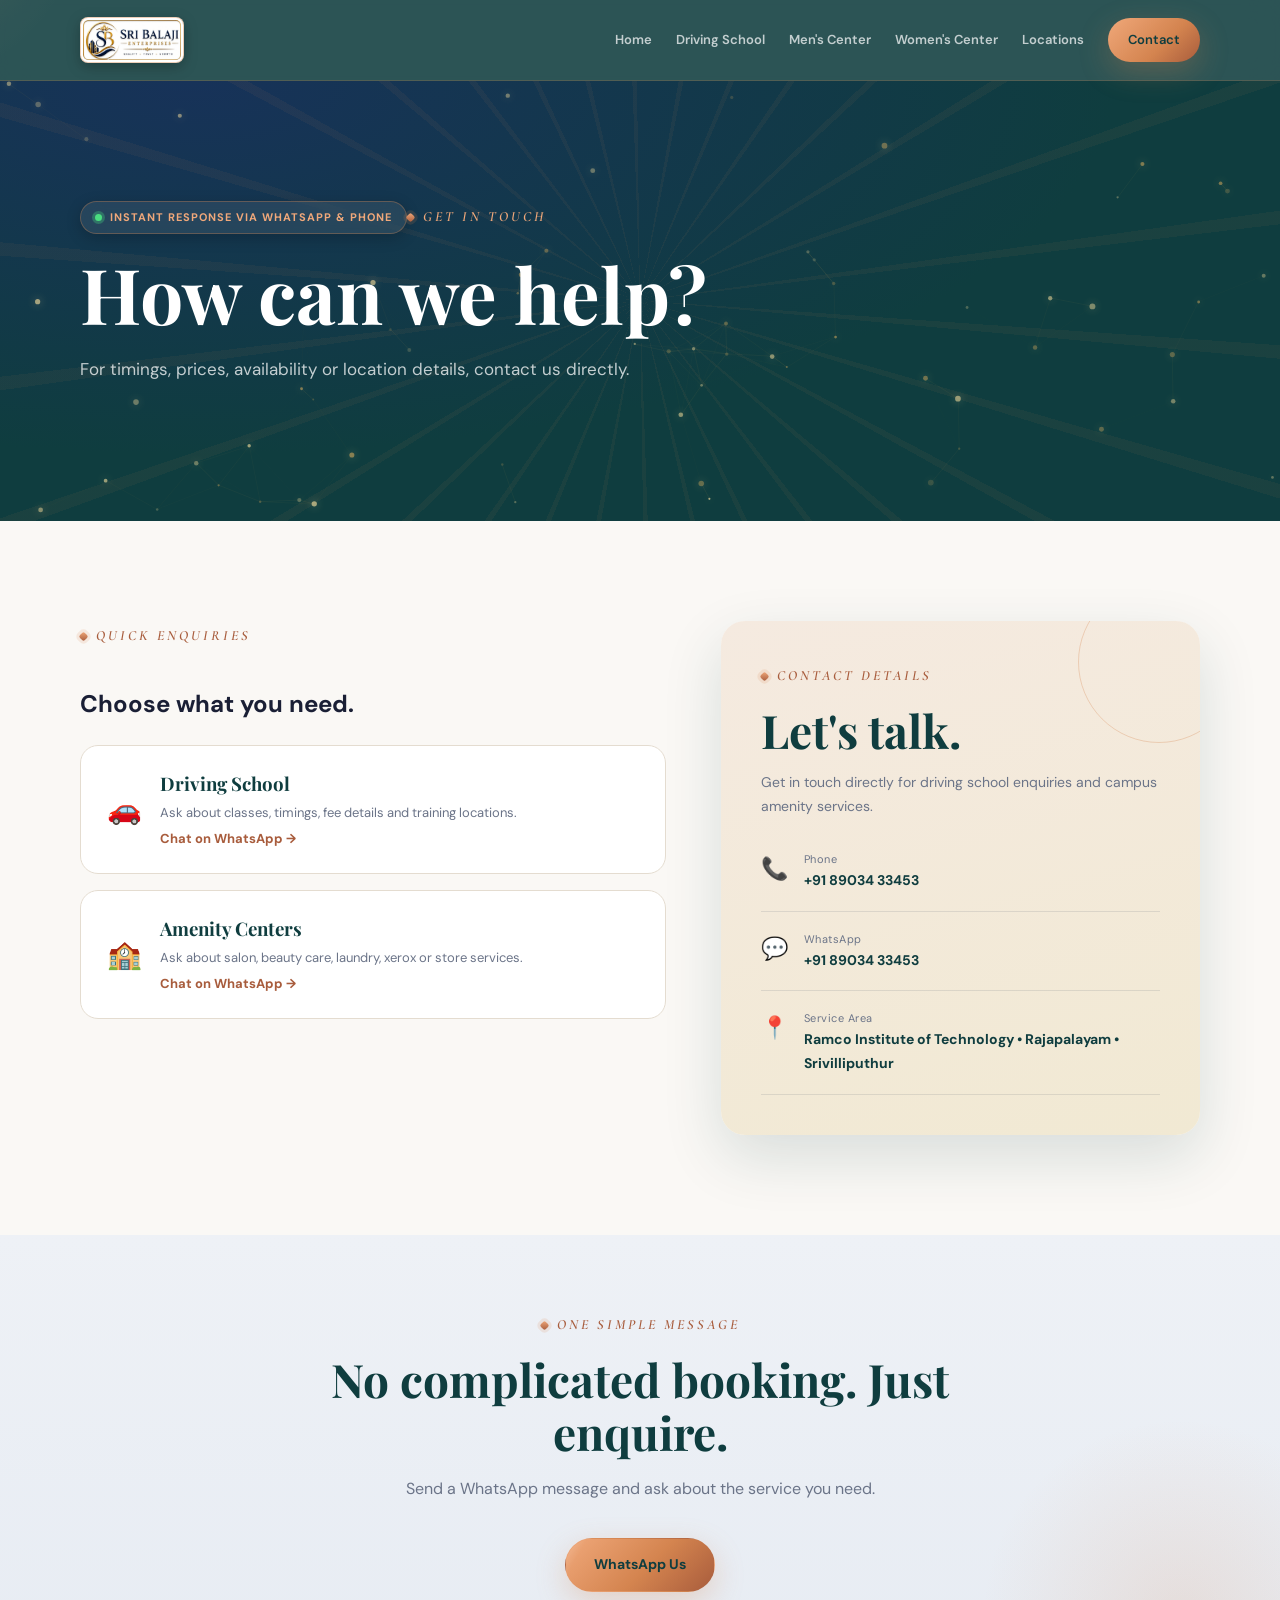
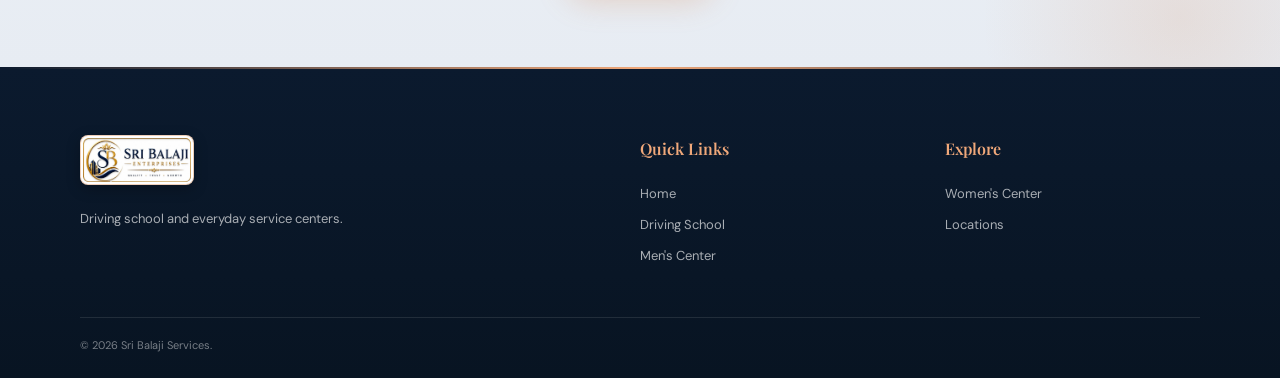
==== contact.html @ 250f3935 "first commit" ====
<!DOCTYPE html>
<html lang="en"><head><meta charset="UTF-8"><meta name="viewport" content="width=device-width, initial-scale=1.0"><title>Contact | Sri Balaji</title><link rel="stylesheet" href="css/style.css"></head>
<body>
<header class="site-header"><div class="container nav-wrap"><a class="brand" href="index.html"><img src="images/logo.jpg" alt="Sri Balaji Enterprises Logo" class="brand-logo"></a><button class="menu-toggle">☰</button><nav class="nav"><a href="index.html">Home</a><a href="driving-school.html">Driving School</a><a href="mens-amenity.html">Men's Center</a><a href="womens-amenity.html">Women's Center</a><a href="locations.html">Locations</a><a class="active nav-cta" href="contact.html">Contact</a></nav></div></header>
<main>
<section class="page-hero"><canvas id="particleCanvas" class="particle-canvas"></canvas><div class="container"><div class="live-pill"><span class="live-dot"></span> Instant Response via WhatsApp & Phone</div><p class="eyebrow">GET IN TOUCH</p><h1>How can we help?</h1><p>For timings, prices, availability or location details, contact us directly.</p></div></section>
<section class="section"><div class="container contact-grid">
<div><p class="eyebrow">QUICK ENQUIRIES</p><h2>Choose what you need.</h2><div class="contact-cards">
<a href="https://wa.me/918903433453?text=Hello%2C%20I%20would%20like%20to%20enquire%20about%20driving%20classes." class="contact-card" target="_blank" rel="noopener"><span>🚗</span><div><h3>Driving School</h3><p>Ask about classes, timings, fee details and training locations.</p><span style="color:var(--gold-deep);font-size:13px;font-weight:700;">Chat on WhatsApp →</span></div></a>
<a href="https://wa.me/918903433453?text=Hello%2C%20I%20would%20like%20to%20enquire%20about%20amenity%20center%20services." class="contact-card" target="_blank" rel="noopener"><span>🏫</span><div><h3>Amenity Centers</h3><p>Ask about salon, beauty care, laundry, xerox or store services.</p><span style="color:var(--gold-deep);font-size:13px;font-weight:700;">Chat on WhatsApp →</span></div></a>
</div></div>
<div class="contact-box"><p class="eyebrow">CONTACT DETAILS</p><h2>Let's talk.</h2><p class="muted">Get in touch directly for driving school enquiries and campus amenity services.</p><div class="detail"><span>📞</span><div><small>Phone</small><strong>+91 89034 33453</strong></div></div><div class="detail"><span>💬</span><div><small>WhatsApp</small><strong>+91 89034 33453</strong></div></div><div class="detail"><span>📍</span><div><small>Service Area</small><strong>Ramco Institute of Technology • Rajapalayam • Srivilliputhur</strong></div></div></div>
</div></section>
<section class="cta-section"><div class="container centered"><p class="eyebrow">ONE SIMPLE MESSAGE</p><h2>No complicated booking. Just enquire.</h2><p>Send a WhatsApp message and ask about the service you need.</p><a class="btn btn-primary" href="https://wa.me/918903433453?text=Hello%2C%20I%20would%20like%20to%20enquire%20about%20your%20services." target="_blank" rel="noopener"><span>WhatsApp Us</span></a></div></section>
</main>
<footer class="footer"><div class="container footer-grid"><div><a class="brand footer-brand" href="index.html"><img src="images/logo.jpg" alt="Sri Balaji Enterprises Logo" class="brand-logo"></a><p>Driving school and everyday service centers.</p></div><div><h4>Quick Links</h4><a href="index.html">Home</a><a href="driving-school.html">Driving School</a><a href="mens-amenity.html">Men's Center</a></div><div><h4>Explore</h4><a href="womens-amenity.html">Women's Center</a><a href="locations.html">Locations</a></div></div><div class="container footer-bottom">© <span id="year"></span> Sri Balaji Services.</div></footer><script src="js/main.js"></script></body></html>
---- css/style.css ----
@import url('https://fonts.googleapis.com/css2?family=Cormorant+Garamond:ital,wght@0,500;0,600;0,700;1,500;1,600&family=Playfair+Display:wght@600;700;800&family=DM+Sans:wght@400;500;600;700&display=swap');

/* ============ TOKENS — Modern Jewel & Copper Theme ============ */
:root{
  --navy:#0f3d3f;         /* deep emerald teal */
  --navy-2:#1a5a5f;       /* emerald green */
  --navy-3:#2b7a7f;       /* teal blue */
  --gold:#d4844f;         /* warm copper */
  --gold-light:#f0a87a;   /* light copper/peach */
  --gold-deep:#a85c3c;    /* deep copper */
  --maroon:#6b3d7f;       /* deep purple */
  --cream:#f5eae0;        /* warm light peach */
  --ivory:#faf8f5;        /* off-white */
  --text:#1a1f35;         /* deep blue-gray */
  --muted:#6b7488;        /* soft gray-blue */
  --line:#e4dcd0;         /* soft beige */
  --shadow:0 22px 60px rgba(15,61,63,.14);
  --shadow-hover:0 30px 70px rgba(15,61,63,.22), 0 0 20px rgba(212,132,79,.2);
  --shadow-gold:0 10px 30px rgba(212,132,79,.28);
  --ease:cubic-bezier(.22,1,.36,1);
  --ease-spring:cubic-bezier(0.175, 0.885, 0.32, 1.275);
}

*{box-sizing:border-box}
html{scroll-behavior:smooth}
body{margin:0;font-family:'DM Sans',Arial,sans-serif;color:var(--text);background:var(--ivory);line-height:1.7;overflow-x:hidden}
a{text-decoration:none;color:inherit}
.container{width:min(1120px,92%);margin:auto}
::selection{background:var(--gold-light);color:var(--navy)}

@media(prefers-reduced-motion:reduce){
  *,*::before,*::after{animation-duration:.001ms!important;animation-iteration-count:1!important;transition-duration:.001ms!important;scroll-behavior:auto!important}
}

/* ============ Scroll Progress Bar ============ */
.scroll-progress-bar {
  position: fixed;
  top: 0;
  left: 0;
  height: 3.5px;
  width: 0%;
  background: linear-gradient(90deg, var(--gold-deep), var(--gold-light), var(--gold));
  z-index: 1000;
  box-shadow: 0 0 10px var(--gold);
  transition: width 0.1s linear;
}

/* ============ Reveal-on-scroll & Target Navigation ============ */
[id] {
  scroll-margin-top: 100px;
}
:target {
  animation: target-pulse 2.2s var(--ease);
}
@keyframes target-pulse {
  0% {
    box-shadow: 0 0 0 4px var(--gold), var(--shadow);
    transform: translateY(-8px) scale(1.02);
  }
  60% {
    box-shadow: 0 0 0 4px var(--gold-light), var(--shadow);
    transform: translateY(-8px) scale(1.02);
  }
  100% {
    box-shadow: 0 5px 20px rgba(15,61,63,.04);
    transform: translateY(0) scale(1);
  }
}
.reveal{opacity:0;transform:translateY(32px) scale(0.98);transition:opacity 0.8s var(--ease),transform 0.8s var(--ease);will-change:opacity,transform}
.reveal.in-view{opacity:1;transform:translateY(0) scale(1)}
.reveal-delay-1.in-view{transition-delay:.1s}
.reveal-delay-2.in-view{transition-delay:.2s}
.reveal-delay-3.in-view{transition-delay:.3s}
.reveal-delay-4.in-view{transition-delay:.4s}

/* ============ Ornamental eyebrow ============ */
.eyebrow{position:relative;display:inline-flex;align-items:center;gap:9px;font-family:'Cormorant Garamond',serif;font-style:italic;font-size:14px;letter-spacing:3px;font-weight:600;color:var(--gold-deep);margin:0 0 16px;text-transform:uppercase}
.eyebrow::before{content:"";width:7px;height:7px;background:linear-gradient(135deg,var(--gold-light),var(--gold-deep));transform:rotate(45deg);border-radius:2px;box-shadow:0 0 0 3px rgba(212,132,79,.15);animation:diamond-pulse 3s infinite ease-in-out}
@keyframes diamond-pulse{0%,100%{transform:rotate(45deg) scale(1);box-shadow:0 0 0 3px rgba(212,132,79,.15)}50%{transform:rotate(225deg) scale(1.2);box-shadow:0 0 0 6px rgba(212,132,79,.35)}}
.hero .eyebrow,.page-hero .eyebrow{color:var(--gold-light)}

/* ============ Header ============ */
.site-header{position:sticky;top:0;z-index:30;background:rgba(15,61,63,.88);backdrop-filter:blur(16px);border-bottom:1px solid rgba(212,132,79,.22);transition:all 0.35s var(--ease)}
.site-header.scrolled{background:rgba(8,18,36,.96);box-shadow:0 10px 30px rgba(0,0,0,.35)}
.nav-wrap{min-height:80px;display:flex;align-items:center;justify-content:space-between;gap:25px}
.brand{display:flex;align-items:center;gap:12px;transition:transform 0.3s var(--ease)}
.brand:hover{transform:scale(1.03)}
.brand-logo{height:46px;width:auto;max-width:180px;object-fit:contain;border-radius:8px;background:#fff;padding:2px;border:1px solid rgba(212,132,79,.4);box-shadow:0 4px 14px rgba(0,0,0,.25);transition:transform .35s var(--ease-spring),box-shadow .35s}
.brand:hover .brand-logo{transform:scale(1.04);box-shadow:0 6px 22px rgba(212,132,79,.45)}
.footer .brand-logo{height:50px;max-width:200px;margin-bottom:10px}
.brand>span{position:relative;display:grid;place-items:center;width:46px;height:46px;border-radius:50%;background:radial-gradient(circle at 35% 30%,var(--navy-3),var(--navy));color:var(--gold-light);font-weight:700;font-family:'Playfair Display',serif;font-size:15px;letter-spacing:.5px;border:1px solid rgba(212,132,79,.5);transition:box-shadow 0.4s}
.brand:hover>span{box-shadow:0 0 20px rgba(212,132,79,.6)}
.brand>span::before{content:"";position:absolute;inset:-5px;border-radius:50%;border:1px solid rgba(212,132,79,.55);border-top-color:transparent;border-left-color:transparent;animation:crest-spin 7s linear infinite}
.brand>span::after{content:"";position:absolute;inset:-9px;border-radius:50%;border:1px dashed rgba(212,132,79,.25)}
@keyframes crest-spin{to{transform:rotate(360deg)}}
.brand strong{display:block;color:#fff;font-family:'Playfair Display',serif;font-size:17px;letter-spacing:.3px}
.brand small{display:block;color:rgba(240,217,154,.65);font-size:10px;letter-spacing:1.6px;text-transform:uppercase}
.nav{display:flex;align-items:center;gap:24px;font-size:13px;font-weight:600}
.nav a{position:relative;padding:9px 0;color:rgba(255,255,255,.72);transition:color .3s,transform .2s}
.nav a::after{content:"";position:absolute;left:0;right:100%;bottom:4px;height:2px;background:linear-gradient(90deg,var(--gold),var(--gold-light));transition:right .35s var(--ease);border-radius:2px}
.nav a:hover{color:#fff;transform:translateY(-1px)}
.nav a.active{color:#fff}
.nav a:hover::after,.nav a.active::after{right:0}
.nav-cta{background:linear-gradient(135deg,var(--gold-light),var(--gold) 60%,var(--gold-deep))!important;color:var(--navy)!important;padding:11px 20px!important;border-radius:30px!important;box-shadow:var(--shadow-gold);transition:transform .3s var(--ease-spring),box-shadow .3s!important}
.nav-cta:hover{transform:translateY(-3px) scale(1.04)!important;box-shadow:0 16px 36px rgba(212,132,79,.5)!important}
.nav-cta::after{display:none}
.menu-toggle{display:none;border:0;background:none;font-size:25px;color:var(--gold-light);cursor:pointer;transition:transform 0.3s var(--ease)}
.menu-toggle:hover{transform:scale(1.15)}

/* ============ Buttons ============ */
.btn{position:relative;display:inline-flex;justify-content:center;align-items:center;padding:14px 28px;border-radius:30px;font-weight:700;font-size:14px;border:1px solid transparent;overflow:hidden;transition:transform .35s var(--ease-spring),box-shadow .35s var(--ease);isolation:isolate}
.btn::before{content:"";position:absolute;inset:0;background:linear-gradient(120deg,transparent 30%,rgba(255,255,255,.6) 48%,transparent 66%);background-size:220% 100%;background-position:120% 0;transition:background-position .7s var(--ease);z-index:1}
.btn:hover::before{background-position:-20% 0}
.btn span,.btn{z-index:2}
.btn-primary{background:linear-gradient(135deg,var(--gold-light),var(--gold) 55%,var(--gold-deep));color:var(--navy);box-shadow:var(--shadow-gold)}
.btn-primary:hover{transform:translateY(-4px) scale(1.02);box-shadow:0 20px 42px rgba(212,132,79,.45)}}
.btn-light{background:rgba(255,255,255,.08);color:#fff;border-color:rgba(255,255,255,.35);backdrop-filter:blur(8px)}
.btn-light:hover{background:#fff;color:var(--navy);transform:translateY(-4px) scale(1.02);box-shadow:0 15px 35px rgba(255,255,255,.2)}
.btn-ripple{position:absolute;border-radius:50%;background:rgba(255,255,255,.35);transform:scale(0);animation:ripple-animation 0.6s linear;pointer-events:none}
@keyframes ripple-animation{to{transform:scale(4);opacity:0}}

/* ============ Hero ============ */
.hero{min-height:680px;display:flex;align-items:center;position:relative;background:radial-gradient(ellipse at 20% 0%,#173259 0%,var(--navy) 55%),linear-gradient(120deg,var(--navy) 0%,#0d2040 100%);overflow:hidden}
.hero::before{content:"";position:absolute;inset:-30%;background:repeating-conic-gradient(from 0deg,rgba(212,132,79,.06) 0deg 1.2deg,transparent 1.2deg 12deg);animation:rays-spin 90s linear infinite;pointer-events:none}
@keyframes rays-spin{to{transform:rotate(360deg)}}
.hero:after{content:"";position:absolute;width:560px;height:560px;border:1px solid rgba(212,132,79,.18);border-radius:50%;right:-180px;top:-120px;animation:ring-pulse 6s ease-in-out infinite}
@keyframes ring-pulse{0%,100%{opacity:.5;transform:scale(1) rotate(0deg)}50%{opacity:.9;transform:scale(1.05) rotate(180deg)}}
.hero-overlay{position:absolute;inset:0;background:radial-gradient(circle at 75% 55%,rgba(212,132,79,.18),transparent 36%);animation:ambient-glow 8s ease-in-out infinite alternate}
@keyframes ambient-glow{0%{opacity:.6;transform:scale(0.95)}100%{opacity:1;transform:scale(1.1)}}

/* ============ Particle Canvas & Glow Aura ============ */
.particle-canvas{position:absolute;top:0;left:0;width:100%;height:100%;pointer-events:none;z-index:1;opacity:0.85}
.cursor-glow{position:fixed;width:380px;height:380px;border-radius:50%;background:radial-gradient(circle,rgba(212,132,79,.12) 0%,transparent 70%);pointer-events:none;transform:translate(-50%,-50%);z-index:9999;transition:opacity .3s;mix-blend-mode:screen}

/* ============ Live Status Pill ============ */
.live-pill{display:inline-flex;align-items:center;gap:8px;padding:6px 14px;background:rgba(255,255,255,.08);border:1px solid rgba(212,132,79,.35);border-radius:30px;color:var(--gold-light);font-size:11px;font-weight:700;letter-spacing:1px;text-transform:uppercase;margin-bottom:18px;backdrop-filter:blur(10px);box-shadow:0 4px 15px rgba(0,0,0,.2);animation:rise-in 1s var(--ease) both}
.live-dot{width:7px;height:7px;border-radius:50%;background:#4ade80;box-shadow:0 0 0 3px rgba(74,222,128,.3);animation:live-blink 1.8s infinite ease-in-out}
@keyframes live-blink{0%,100%{transform:scale(1);opacity:1;box-shadow:0 0 0 3px rgba(74,222,128,.3)}50%{transform:scale(1.3);opacity:.8;box-shadow:0 0 0 7px rgba(74,222,128,.6)}}

/* ============ Kinetic Rotating Word Headline ============ */
.word-rotator{position:relative;display:inline-grid;vertical-align:bottom;height:1.15em;overflow:hidden}
.word-rotator em{grid-area:1/1;opacity:0;transform:translateY(100%);transition:opacity .5s var(--ease),transform .5s var(--ease);font-style:italic;white-space:nowrap}
.word-rotator em.active{opacity:1;transform:translateY(0)}
.word-rotator em.prev{opacity:0;transform:translateY(-100%)}

.hero-content{position:relative;z-index:2;color:#fff;max-width:780px;padding:95px 0}
.hero h1,.page-hero h1{font-family:'Playfair Display',serif;font-size:clamp(42px,6vw,78px);line-height:1.08;margin:0 0 20px;animation:rise-in 1s var(--ease) both}
.hero h1 em,.page-hero h1 em{font-style:italic;font-family:'Cormorant Garamond',serif;background:linear-gradient(100deg,var(--gold-light),var(--gold) 45%,#fff 60%,var(--gold-light));-webkit-background-clip:text;background-clip:text;color:transparent;background-size:220% 100%;animation:shine-sweep 4s ease-in-out infinite}
@keyframes shine-sweep{0%,100%{background-position:0% 0}50%{background-position:100% 0}}
@keyframes rise-in{from{opacity:0;transform:translateY(28px) scale(0.98)}to{opacity:1;transform:translateY(0) scale(1)}}
.hero-text{font-size:18px;max-width:620px;color:rgba(255,255,255,.82);margin-bottom:32px;animation:rise-in 1s .15s var(--ease) both}
.button-row{display:flex;gap:14px;flex-wrap:wrap;animation:rise-in 1s .3s var(--ease) both}
.hero-locations{display:flex;flex-wrap:wrap;gap:18px;margin-top:48px;font-size:12px;color:rgba(255,255,255,.78);animation:rise-in 1s .45s var(--ease) both}
.hero-locations span{position:relative;padding:8px 16px 8px 30px;background:rgba(255,255,255,.06);border:1px solid rgba(212,132,79,.25);border-radius:20px;backdrop-filter:blur(6px);transition:all 0.35s var(--ease-spring);display:inline-flex;align-items:center}
.hero-locations span:hover{background:rgba(212,132,79,.15);border-color:var(--gold-light);transform:translateY(-3px) scale(1.05);box-shadow:0 8px 20px rgba(0,0,0,.2)}
.hero-locations span:before{content:"";position:absolute;left:14px;width:6px;height:6px;background:var(--gold);border-radius:50%;box-shadow:0 0 0 3px rgba(212,132,79,.25);animation:dot-glow 2s infinite ease-in-out}
@keyframes dot-glow{0%,100%{box-shadow:0 0 0 3px rgba(212,132,79,.25)}50%{box-shadow:0 0 0 6px rgba(212,132,79,.6)}}

/* ============ Marquee Ribbon Ticker ============ */
.marquee-wrap{position:relative;background:linear-gradient(90deg,var(--navy),var(--navy-2),var(--navy));border-top:1px solid rgba(212,132,79,.35);border-bottom:1px solid rgba(212,132,79,.35);overflow:hidden;display:flex;user-select:none;padding:14px 0}
.marquee-wrap::before,.marquee-wrap::after{content:"";position:absolute;top:0;bottom:0;width:80px;z-index:2;pointer-events:none}
.marquee-wrap::before{left:0;background:linear-gradient(90deg,var(--navy),transparent)}
.marquee-wrap::after{right:0;background:linear-gradient(-90deg,var(--navy),transparent)}
.marquee-content{display:flex;gap:40px;flex-shrink:0;animation:marquee-scroll 32s linear infinite;align-items:center}
.marquee-content span{color:var(--gold-light);font-size:13px;font-weight:600;letter-spacing:1px;white-space:nowrap;display:inline-flex;align-items:center;gap:10px;text-transform:uppercase}
.marquee-wrap:hover .marquee-content{animation-play-state:paused}
@keyframes marquee-scroll{from{transform:translateX(0)}to{transform:translateX(-100%)}}

/* ============ Live Stats Strip ============ */
.stats-strip{padding:50px 0;background:linear-gradient(180deg,#0f3d3f,#1a6b71);position:relative;color:#fff;border-bottom:1px solid rgba(212,132,79,.2)}
.stats-grid{display:grid;grid-template-columns:repeat(4,1fr);gap:24px;text-align:center}
.stat-item{position:relative;padding:20px;border-radius:16px;background:rgba(255,255,255,.03);border:1px solid rgba(212,132,79,.18);backdrop-filter:blur(6px);transition:transform .35s var(--ease),border-color .35s,box-shadow .35s}
.stat-item:hover{transform:translateY(-6px);border-color:var(--gold);box-shadow:0 12px 30px rgba(0,0,0,.35)}
.stat-number{font-family:'Playfair Display',serif;font-size:clamp(36px,4vw,52px);font-weight:700;color:var(--gold-light);line-height:1;margin-bottom:8px}
.stat-label{font-size:12px;color:rgba(255,255,255,.75);letter-spacing:1.5px;text-transform:uppercase;font-weight:600}

/* ============ Sections ============ */
.section{padding:100px 0;position:relative}
.soft-section{padding:95px 0;background:linear-gradient(180deg,var(--cream),#f3ecd9);position:relative}
.section-heading{max-width:700px;margin-bottom:48px}
.section-heading h2,.split h2,.cta h2,.centered h2,.contact-box h2{font-family:'Playfair Display',serif;color:var(--navy);font-size:clamp(30px,4vw,46px);line-height:1.15;margin:0 0 14px}
.section-heading p:last-child,.split>div>p:not(.eyebrow),.centered>p:not(.eyebrow){color:var(--muted)}

/* ============ Service / card grids ============ */
.service-grid{display:grid;grid-template-columns:repeat(3,1fr);gap:24px}
.service-card{position:relative;display:block;background:#fff;border:1px solid var(--line);border-radius:20px;padding:26px;transition:transform .45s var(--ease),box-shadow .45s var(--ease),border-color .45s;box-shadow:0 6px 24px rgba(15,61,63,.04);overflow:hidden;transform-style:preserve-3d;perspective:1000px}
.card-img-wrap{position:relative;width:100%;height:180px;border-radius:14px;overflow:hidden;margin-bottom:20px;background:var(--navy)}
.card-img{width:100%;height:100%;object-fit:cover;transition:transform .65s var(--ease),filter .65s;filter:brightness(0.95)}
.service-card:hover .card-img{transform:scale(1.08);filter:brightness(1.05)}
.card-img-wrap::after{content:"";position:absolute;inset:0;background:linear-gradient(180deg,transparent 60%,rgba(15,61,63,.45));pointer-events:none}

/* ============ Cinematic Video Showcase ============ */
.video-showcase-section{padding:90px 0;background:radial-gradient(ellipse at 50% 0%,#162d50,var(--navy) 75%);position:relative;color:#fff;overflow:hidden}
.video-showcase-section::before{content:"";position:absolute;inset:-30%;background:repeating-conic-gradient(from 15deg,rgba(212,132,79,.04) 0deg 2deg,transparent 2deg 18deg);animation:rays-spin 90s linear infinite}
.video-card{position:relative;border-radius:24px;overflow:hidden;box-shadow:0 30px 80px rgba(0,0,0,.5);border:1px solid rgba(212,132,79,.4);background:#000}
.video-player{width:100%;max-height:540px;object-fit:cover;display:block;filter:contrast(1.05) saturate(1.1)}
.video-overlay-ui{position:absolute;inset:0;background:linear-gradient(180deg,rgba(15,61,63,.2) 0%,rgba(15,61,63,.7) 90%);display:flex;flex-direction:column;justify-content:space-between;padding:36px;pointer-events:none}
.video-top-bar{display:flex;justify-content:space-between;align-items:center}
.video-bottom-bar{display:flex;justify-content:space-between;align-items:flex-end;gap:20px}
.video-ctrl-btn{pointer-events:auto;background:rgba(15,61,63,.8);border:1px solid rgba(212,132,79,.5);color:var(--gold-light);padding:10px 18px;border-radius:30px;font-size:12px;font-weight:700;letter-spacing:1px;cursor:pointer;display:inline-flex;align-items:center;gap:8px;backdrop-filter:blur(10px);transition:all .3s var(--ease)}
.video-ctrl-btn:hover{background:var(--gold);color:var(--navy);transform:scale(1.05);box-shadow:0 8px 24px rgba(212,132,79,.4)}

.service-card::before{content:"";position:absolute;inset:0;border-radius:20px;padding:1.5px;background:linear-gradient(135deg,var(--gold-light),transparent 50%,var(--gold) 100%);-webkit-mask:linear-gradient(#000 0 0) content-box,linear-gradient(#000 0 0);-webkit-mask-composite:xor;mask-composite:exclude;opacity:0;transition:opacity .45s}
.service-card::after{content:"";position:absolute;top:-50%;left:-50%;width:200%;height:200%;background:radial-gradient(circle,rgba(212,132,79,.1) 0%,transparent 60%);opacity:0;transition:opacity 0.4s;pointer-events:none}
.service-card:hover{transform:translateY(-10px);box-shadow:var(--shadow-hover);border-color:transparent}
.service-card:hover::before,.service-card:hover::after{opacity:1}
.service-card.featured{background:linear-gradient(155deg,var(--navy) 0%,var(--navy-2) 100%);color:#fff;border-color:var(--navy)}
.service-card h3{font-size:20px;margin:14px 0 8px;color:var(--navy);font-family:'Playfair Display',serif;transition:color 0.3s}
.service-card:hover h3{color:var(--navy-3)}
.service-card.featured h3{color:#fff}
.service-card.featured:hover h3{color:var(--gold-light)}
.service-card p{color:var(--muted);font-size:14px;margin:0 0 18px}
.service-card.featured p{color:rgba(255,255,255,.75)}
.service-card>a:last-child,.location-card>a:last-child{color:var(--gold-deep);font-size:13px;font-weight:700;display:inline-flex;align-items:center;gap:6px;transition:gap .3s,color .3s}
.service-card:hover>a:last-child,.location-card:hover>a:last-child{gap:12px;color:var(--gold)}
.service-card.featured>a:last-child{color:var(--gold-light)}

.icon{font-size:30px;width:60px;height:60px;display:grid;place-items:center;border-radius:18px;background:var(--cream);transition:transform .45s var(--ease-spring),background-color .3s}
.service-card:hover .icon{transform:rotate(-10deg) scale(1.18);background:var(--gold-light)}
.service-card.featured .icon{background:rgba(255,255,255,.1)}
.service-card.featured:hover .icon{background:rgba(212,132,79,.25);transform:rotate(10deg) scale(1.18)}

/* ============ Split section ============ */
.split{display:grid;grid-template-columns:1.3fr .7fr;gap:70px;align-items:center}
.check-list{padding:0;margin:25px 0;list-style:none}
.check-list li{margin:12px 0;color:#465468;transition:transform .3s var(--ease),color .3s;display:flex;align-items:center}
.check-list li:hover{transform:translateX(8px);color:var(--navy)}
.check-list li:before{content:"✓";color:var(--gold);font-weight:700;margin-right:12px;font-size:16px;display:inline-grid;place-items:center;width:22px;height:22px;background:var(--cream);border-radius:50%;border:1px solid var(--line)}
.text-link{font-size:13px;color:var(--navy-3);font-weight:700;position:relative;display:inline-flex;align-items:center;gap:4px;transition:gap 0.3s}
.text-link::after{content:"";position:absolute;left:0;right:100%;bottom:-3px;height:1.5px;background:var(--gold);transition:right .35s var(--ease)}
.text-link:hover{gap:8px}
.text-link:hover::after{right:0}
.info-panel{position:relative;background:linear-gradient(165deg,var(--navy),#0d2040);color:#fff;border-radius:24px;padding:48px;min-height:320px;display:flex;flex-direction:column;justify-content:flex-end;overflow:hidden;box-shadow:var(--shadow);transition:transform 0.4s var(--ease)}
.info-panel:hover{transform:translateY(-6px)}
.info-panel::before{content:"";position:absolute;inset:0;background:repeating-conic-gradient(from 20deg,rgba(212,132,79,.05) 0deg 2deg,transparent 2deg 16deg);animation:rays-spin 70s linear infinite}
.panel-number{position:relative;font-family:'Playfair Display',serif;font-size:86px;color:var(--gold-light);line-height:1;transition:transform 0.4s var(--ease-spring)}
.info-panel:hover .panel-number{transform:scale(1.08) translateY(-4px)}
.info-panel h3{position:relative;font-size:26px;margin:15px 0 5px;font-family:'Playfair Display',serif}
.info-panel p{position:relative;color:rgba(255,255,255,.75)}

/* ============ CTA ============ */
.cta-section{padding:75px 0;background:linear-gradient(180deg,#eef1f6,#e7ecf3);position:relative;overflow:hidden}
.cta-section::before{content:"";position:absolute;width:400px;height:400px;background:radial-gradient(circle,rgba(212,132,79,.15),transparent 70%);bottom:-150px;right:-100px;border-radius:50%}
.cta{display:flex;align-items:center;justify-content:space-between;gap:30px;position:relative;z-index:1}
.cta h2{font-size:36px}
.cta p{color:var(--muted)}

/* ============ Page hero ============ */
.page-hero{position:relative;padding:120px 0;background:radial-gradient(ellipse at 15% 0%,#173259,var(--navy) 60%);color:#fff;overflow:hidden}
.page-hero::before{content:"";position:absolute;inset:-30%;background:repeating-conic-gradient(from 10deg,rgba(212,132,79,.06) 0deg 1.2deg,transparent 1.2deg 12deg);animation:rays-spin 90s linear infinite}
.page-hero>div{position:relative;z-index:1}
.page-hero h1{max-width:850px;animation:rise-in 1s var(--ease) both}
.page-hero>div>p:last-child{max-width:650px;color:rgba(255,255,255,.75);font-size:17px;animation:rise-in 1s .15s var(--ease) both}

/* ============ Location cards ============ */
.location-grid{display:grid;grid-template-columns:repeat(3,1fr);gap:24px}
.location-card{position:relative;border:1px solid var(--line);border-radius:20px;padding:34px;background:#fff;transition:transform .45s var(--ease),box-shadow .45s var(--ease),border-color .45s}
.location-card:hover{transform:translateY(-8px);box-shadow:var(--shadow-hover);border-color:rgba(212,132,79,.4)}
.location-card.large{grid-column:span 1}
.location-card h2,.location-card h3{color:var(--navy);margin:12px 0 8px;font-family:'Playfair Display',serif}
.location-card p{color:var(--muted);font-size:14px}
.location-tag{font-size:10px;letter-spacing:1.8px;color:var(--gold-deep);font-weight:800}

/* ============ Feature list ============ */
.feature-list{display:grid;gap:1px;background:var(--line);border:1px solid var(--line);border-radius:18px;overflow:hidden;box-shadow:var(--shadow)}
.feature-list div{background:#fff;padding:24px;display:flex;gap:18px;transition:all .35s var(--ease);align-items:center}
.feature-list div:hover{background:var(--cream);transform:translateX(6px)}
.feature-list b{color:var(--gold-deep);font-family:'Playfair Display',serif;font-size:20px}

/* ============ Tags ============ */
.tag-list{display:flex;flex-wrap:wrap;gap:8px;margin:18px 0}
.tag-list span{font-size:11px;background:var(--cream);padding:6px 12px;border-radius:20px;color:#5b6478;border:1px solid var(--line);transition:all .3s var(--ease-spring)}
.tag-list span:hover{background:#fff;border-color:var(--gold);color:var(--gold-deep);transform:translateY(-2px) scale(1.06)}
.service-card:hover .tag-list span{border-color:rgba(212,132,79,.5);color:var(--gold-deep)}

/* ============ Category grid ============ */
.category-grid{display:grid;grid-template-columns:repeat(3,1fr);gap:24px}
.category-grid>div{padding:30px;background:#fff;border:1px solid var(--line);border-radius:18px;transition:transform .4s var(--ease),box-shadow .4s,border-color .4s}
.category-grid>div:hover{transform:translateY(-8px);box-shadow:var(--shadow-hover);border-color:rgba(212,132,79,.4)}
.category-grid h3{margin-top:0;color:var(--navy);font-family:'Playfair Display',serif}
.category-grid p{color:var(--muted);font-size:14px}
.centered{text-align:center;max-width:750px;margin-inline:auto}
.centered .btn{margin-top:20px}

/* ============ Contact ============ */
.contact-grid{display:grid;grid-template-columns:1.1fr .9fr;gap:55px}
.contact-cards{display:grid;gap:16px}
.contact-card{display:flex;gap:18px;align-items:center;border:1px solid var(--line);padding:22px 26px;border-radius:18px;transition:transform .35s var(--ease-spring),box-shadow .35s,border-color .35s;background:#fff}
.contact-card:hover{transform:translateY(-5px) scale(1.02);box-shadow:var(--shadow-hover);border-color:rgba(212,132,79,.5)}
.contact-card>span{font-size:28px;transition:transform 0.3s}
.contact-card:hover>span{transform:scale(1.2) rotate(5deg)}
.contact-card h3{margin:0;color:var(--navy);font-family:'Playfair Display',serif}
.contact-card p{margin:2px 0 0;color:var(--muted);font-size:13px}
.contact-box{position:relative;background:linear-gradient(165deg,var(--cream),#f1e9d3);border-radius:24px;padding:40px;overflow:hidden;box-shadow:var(--shadow)}
.contact-box::before{content:"";position:absolute;top:-40px;right:-40px;width:160px;height:160px;border:1px solid rgba(212,132,79,.3);border-radius:50%;animation:ring-pulse 8s infinite alternate}
.muted{color:var(--muted);font-size:14px}
.detail{display:flex;gap:16px;padding:18px 0;border-bottom:1px solid rgba(16,35,63,.1);transition:transform 0.3s}
.detail:hover{transform:translateX(6px)}
.detail span{font-size:22px}
.detail small{display:block;color:var(--muted);font-size:11px;letter-spacing:.5px}
.detail strong{display:block;color:var(--navy);font-size:14px}

/* ============ Floating Back-to-Top Button ============ */
.back-to-top{position:fixed;bottom:30px;right:30px;width:48px;height:48px;border-radius:50%;background:linear-gradient(135deg,var(--navy),var(--navy-2));color:var(--gold-light);display:grid;place-items:center;border:1px solid rgba(212,132,79,.4);box-shadow:0 8px 25px rgba(0,0,0,.3);cursor:pointer;z-index:90;opacity:0;visibility:hidden;transform:scale(0.8) translateY(20px);transition:all .35s var(--ease-spring)}
.back-to-top.visible{opacity:1;visibility:visible;transform:scale(1) translateY(0)}
.back-to-top:hover{background:var(--gold);color:var(--navy);transform:scale(1.15) translateY(-4px);box-shadow:0 12px 30px rgba(212,132,79,.5)}

/* ============ Footer ============ */
.footer{position:relative;background:linear-gradient(180deg,#0b1a2e,#081422);color:#fff;padding:68px 0 24px;overflow:hidden}
.footer::before{content:"";position:absolute;left:0;right:0;top:0;height:2px;background:linear-gradient(90deg,transparent,var(--gold-light),transparent)}
.footer-grid{display:grid;grid-template-columns:2fr 1fr 1fr;gap:50px}
.footer .brand strong{color:#fff}
.footer .brand small{color:rgba(255,255,255,.55)}
.footer p{color:rgba(255,255,255,.65);font-size:13px;max-width:380px}
.footer h4{margin-top:0;color:var(--gold-light);font-family:'Playfair Display',serif;font-weight:600}
.footer-grid>div>a:not(.brand){display:block;color:rgba(255,255,255,.65);font-size:13px;margin:9px 0;transition:color .3s,transform .3s;width:fit-content}
.footer-grid>div>a:not(.brand):hover{color:var(--gold-light);transform:translateX(6px)}
.footer-bottom{border-top:1px solid rgba(255,255,255,.1);margin-top:40px;padding-top:18px;color:rgba(255,255,255,.45);font-size:11px}

/* ============ Responsive ============ */
/* Tablets and Medium Devices (768px - 1024px) */
@media(max-width:1024px){
  .container{width:min(95%, 95vw)}
  .nav{gap:16px}
  .service-grid{grid-template-columns:repeat(2,1fr);gap:20px}
  .location-grid{grid-template-columns:repeat(2,1fr);gap:20px}
  .category-grid{grid-template-columns:1fr 1fr;gap:20px}
  .split{grid-template-columns:1fr;gap:45px}
  .contact-grid{grid-template-columns:1fr}
  .footer-grid{grid-template-columns:2fr 1fr 1fr;gap:35px}
  .section{padding:60px 0}
  .hero-content{padding:60px 0}
  .hero h1{font-size:clamp(36px,5vw,60px)}
  .section h2{font-size:clamp(28px,4vw,42px)}
}

/* Large Phones & Small Tablets (720px - 768px) */
@media(max-width:768px){
  .menu-toggle{display:block}
  .nav-wrap{min-height:70px;gap:15px}
  .brand-logo{height:34px;max-width:130px}
  .nav{display:flex;max-height:0;overflow:hidden;position:absolute;top:70px;left:0;right:0;background:rgba(15,61,63,.98);border-bottom:1px solid rgba(212,132,79,.25);padding:0;flex-direction:column;align-items:stretch;gap:0;box-shadow:0 15px 30px rgba(0,0,0,.25);transition:max-height .4s var(--ease),padding .4s var(--ease);z-index:999}
  .nav.open{max-height:500px;padding:12px 0}
  .nav a{padding:16px 6%;border-bottom:1px solid rgba(212,132,79,.1);font-size:14px}
  .nav a:last-child{border-bottom:none}
  .nav-cta{text-align:center;margin-top:8px;padding:14px 6%!important;border-bottom:1px solid rgba(212,132,79,.1)}
  
  .hero{min-height:520px}
  .hero-content{padding:50px 0}
  .hero h1{font-size:clamp(32px,6vw,48px)}
  .hero-text{font-size:15px;margin-bottom:24px}
  .button-row{gap:10px;flex-wrap:wrap}
  .btn{padding:12px 24px;font-size:13px}
  .hero-locations{gap:12px;margin-top:30px;flex-wrap:wrap}
  .hero-locations span{padding:6px 12px 6px 24px;font-size:11px}
  
  .section{padding:50px 0}
  .soft-section{padding:50px 0}
  .service-grid,.location-grid,.category-grid{grid-template-columns:1fr;gap:18px}
  .service-card{padding:20px}
  .card-img-wrap{height:150px;margin-bottom:16px}
  .service-card h3{font-size:18px;margin:10px 0 6px}
  .service-card p{font-size:13px;margin:0 0 14px}
  .icon{width:50px;height:50px;font-size:24px}
  
  .marquee-content span{font-size:12px}
  .stats-grid{grid-template-columns:repeat(2,1fr);gap:16px}
  .stat-number{font-size:clamp(32px,3vw,44px)}
  .stat-label{font-size:11px}
  
  .split{grid-template-columns:1fr;gap:30px}
  .check-list{margin:18px 0}
  .check-list li{margin:8px 0;font-size:14px}
  .info-panel{padding:35px;min-height:280px}
  .panel-number{font-size:72px}
  .info-panel h3{font-size:22px;margin:12px 0 3px}
  .info-panel p{font-size:13px}
  
  .cta{flex-direction:column;align-items:stretch;gap:20px}
  .cta h2{font-size:28px}
  .cta p{font-size:14px}
  
  .contact-grid{grid-template-columns:1fr}
  .contact-cards{gap:14px}
  .contact-card{padding:18px 20px;gap:14px}
  .contact-card h3{font-size:15px}
  .contact-card p{font-size:12px}
  .contact-box{padding:30px;border-radius:20px}
  
  .feature-list div{padding:18px;gap:14px;flex-wrap:wrap}
  .feature-list b{font-size:18px}
  
  .footer-grid{grid-template-columns:1fr;gap:20px}
  .footer p{font-size:12px;margin:10px 0}
  .footer h4{margin-top:12px;margin-bottom:8px}
  .footer-grid>div>a:not(.brand){margin:6px 0;font-size:12px}
  
  .page-hero{padding:70px 0}
  .page-hero h1{font-size:clamp(32px,5vw,48px)}
  .page-hero>div>p:last-child{font-size:15px}
  
  .location-card{padding:24px}
  .location-tag{font-size:9px}
  
  .centered{max-width:90%}
  .centered .btn{margin-top:16px;width:100%}
  
  .section-heading{margin-bottom:36px}
  .section-heading h2{font-size:clamp(26px,4vw,36px)}
  .section-heading p{font-size:13px}
}

/* Medium Phones (480px - 720px) */
@media(max-width:720px){
  html{font-size:14px}
  body{line-height:1.6}
  
  .container{width:min(90%, 90vw);margin:auto}
  
  .nav-wrap{min-height:65px}
  .menu-toggle{font-size:22px;padding:8px}
  .brand-logo{height:32px}
  
  .nav{top:65px}
  .nav.open{max-height:400px}
  .nav a{padding:14px 5%;font-size:13px}
  
  .hero{min-height:480px}
  .hero-content{padding:40px 0}
  .hero h1{font-size:clamp(28px,5vw,42px)}
  .hero-text{font-size:14px}
  .button-row{gap:8px}
  .btn{padding:11px 22px;font-size:12px;min-height:44px}
  .btn span{display:block}
  
  .hero-locations{gap:10px;margin-top:24px}
  .hero-locations span{padding:5px 10px 5px 22px;font-size:10px}
  
  .eyebrow{font-size:12px;margin-bottom:12px;gap:6px}
  .live-pill{font-size:10px;padding:5px 12px;margin-bottom:14px}
  
  .marquee-content{gap:30px}
  .marquee-content span{font-size:11px}
  
  .stats-grid{grid-template-columns:repeat(2,1fr);gap:14px}
  .stat-item{padding:16px}
  .stat-number{font-size:clamp(28px,2.5vw,36px)}
  .stat-label{font-size:10px}
  
  .service-grid{gap:16px}
  .service-card{padding:18px;border-radius:16px}
  .card-img-wrap{height:140px;margin-bottom:14px;border-radius:12px}
  .service-card h3{font-size:16px;margin:8px 0 5px}
  .service-card p{font-size:12px;margin:0 0 12px;line-height:1.5}
  .icon{width:48px;height:48px;font-size:22px;border-radius:14px}
  .service-card>a:last-child{font-size:12px}
  
  .section{padding:40px 0}
  .section h2{font-size:clamp(24px,3.5vw,32px)}
  .section p{font-size:13px}
  
  .check-list{margin:14px 0}
  .check-list li{font-size:13px;margin:6px 0}
  .check-list li:before{width:20px;height:20px;font-size:14px;margin-right:10px}
  
  .info-panel{padding:28px;min-height:240px;border-radius:18px}
  .panel-number{font-size:64px}
  .info-panel h3{font-size:20px;margin:10px 0 2px}
  .info-panel p{font-size:12px}
  
  .split{gap:24px}
  .text-link{font-size:12px}
  
  .cta{gap:16px}
  .cta h2{font-size:26px}
  .cta p{font-size:13px}
  
  .contact-grid{gap:20px}
  .contact-card{padding:16px;gap:12px;font-size:12px;min-height:auto}
  .contact-card>span{font-size:24px}
  .contact-card h3{font-size:14px;margin:0}
  .contact-card p{font-size:11px;margin:2px 0 0}
  
  .contact-box{padding:24px;border-radius:16px}
  .contact-box h2{font-size:24px;margin-bottom:16px}
  .detail{padding:14px 0;gap:12px}
  .detail span{font-size:20px}
  
  .footer{padding:50px 0 20px}
  .footer p{font-size:11px}
  .footer h4{font-size:13px;margin-top:10px}
  .footer-grid>div>a:not(.brand){font-size:11px;margin:5px 0}
  .footer-bottom{font-size:10px;margin-top:24px;padding-top:14px}
  
  .page-hero{padding:60px 0;border-bottom:1px solid rgba(212,132,79,.2)}
  .page-hero h1{font-size:clamp(28px,4vw,40px)}
  .page-hero>div>p:last-child{font-size:13px}
  
  .location-grid{gap:16px}
  .location-card{padding:20px;border-radius:16px}
  .location-card h2,.location-card h3{font-size:16px;margin:8px 0 5px}
  .location-card p{font-size:12px}
  .location-tag{font-size:8px}
  
  .tag-list{margin:12px 0;gap:6px}
  .tag-list span{font-size:10px;padding:4px 10px;border-radius:16px}
  
  .feature-list{border-radius:14px;gap:0}
  .feature-list div{padding:14px;gap:10px}
  .feature-list b{font-size:16px;width:24px;height:24px;line-height:1.5}
  
  .back-to-top{width:44px;height:44px;bottom:20px;right:20px;font-size:18px}
}

/* Small Phones (375px - 480px) */
@media(max-width:480px){
  html{font-size:13px}
  .container{width:min(85%, 85vw)}
  
  .nav-wrap{min-height:60px;gap:10px}
  .menu-toggle{font-size:20px;padding:6px}
  .brand-logo{height:28px;max-width:110px}
  
  .nav{top:60px}
  .nav a{padding:12px 4%;font-size:12px}
  
  .hero{min-height:420px}
  .hero-content{padding:30px 0}
  .hero h1{font-size:clamp(24px,4.5vw,36px);line-height:1.1}
  .hero-text{font-size:13px;margin-bottom:18px}
  .button-row{flex-direction:column;gap:8px}
  .btn{padding:10px 20px;font-size:11px;width:100%;min-height:42px}
  
  .hero-locations{gap:8px;margin-top:20px;flex-wrap:wrap;justify-content:center}
  .hero-locations span{padding:4px 10px 4px 18px;font-size:9px}
  .hero-locations span:before{left:10px;width:4px;height:4px}
  
  .eyebrow{font-size:10px;gap:5px;margin-bottom:10px}
  .live-pill{font-size:9px;padding:4px 10px;margin-bottom:12px}
  .live-dot{width:5px;height:5px}
  
  .marquee-wrap{padding:10px 0}
  .marquee-content{gap:25px}
  .marquee-content span{font-size:10px}
  
  .stats-strip{padding:35px 0}
  .stats-grid{grid-template-columns:repeat(2,1fr);gap:12px}
  .stat-item{padding:14px;border-radius:12px}
  .stat-number{font-size:clamp(24px,2vw,28px)}
  .stat-label{font-size:9px}
  
  .section{padding:35px 0}
  .section h2{font-size:clamp(22px,3vw,28px);line-height:1.2}
  .section p{font-size:12px}
  .section-heading{margin-bottom:28px}
  
  .service-grid{gap:14px}
  .service-card{padding:16px;border-radius:14px;min-height:auto}
  .card-img-wrap{height:130px;margin-bottom:12px;border-radius:10px}
  .service-card h3{font-size:14px;margin:6px 0 4px}
  .service-card p{font-size:11px;margin:0 0 10px;line-height:1.4}
  .icon{width:44px;height:44px;font-size:20px;border-radius:10px}
  .service-card>a:last-child{font-size:11px;gap:4px}
  
  .split{gap:20px}
  .check-list{margin:12px 0}
  .check-list li{font-size:12px;margin:5px 0}
  .check-list li:before{width:18px;height:18px;font-size:12px;margin-right:8px}
  
  .info-panel{padding:24px;min-height:200px;border-radius:14px}
  .panel-number{font-size:56px;line-height:1}
  .info-panel h3{font-size:18px;margin:8px 0 2px}
  .info-panel p{font-size:11px;line-height:1.4}
  
  .text-link{font-size:11px}
  .cta{gap:14px}
  .cta h2{font-size:24px}
  .cta p{font-size:12px}
  
  .contact-cards{gap:12px}
  .contact-card{padding:14px;gap:10px;font-size:11px}
  .contact-card>span{font-size:22px}
  .contact-card h3{font-size:13px}
  .contact-card p{font-size:10px}
  
  .contact-box{padding:20px;border-radius:14px}
  .contact-box h2{font-size:22px;margin-bottom:14px}
  .detail{padding:12px 0;gap:10px}
  .detail span{font-size:18px}
  .detail strong{font-size:12px}
  .detail small{font-size:10px}
  
  .feature-list{border-radius:12px}
  .feature-list div{padding:12px;gap:8px}
  .feature-list b{font-size:14px;width:22px;height:22px}
  
  .footer{padding:40px 0 18px}
  .footer p{font-size:10px;max-width:100%}
  .footer h4{font-size:12px;margin-top:8px;margin-bottom:6px}
  .footer-grid>div>a:not(.brand){font-size:10px;margin:4px 0}
  .footer-bottom{font-size:9px;margin-top:20px;padding-top:12px}
  .footer .brand-logo{height:40px;max-width:150px;margin-bottom:8px}
  
  .page-hero{padding:50px 0}
  .page-hero h1{font-size:clamp(24px,3.5vw,36px)}
  .page-hero>div>p:last-child{font-size:12px}
  
  .location-grid{gap:14px}
  .location-card{padding:18px;border-radius:14px}
  .location-card h2,.location-card h3{font-size:14px;margin:6px 0 4px}
  .location-card p{font-size:11px}
  .location-tag{font-size:8px;letter-spacing:1px}
  
  .tag-list{margin:10px 0;gap:5px}
  .tag-list span{font-size:9px;padding:3px 8px}
  
  .category-grid{gap:12px}
  .category-grid>div{padding:20px}
  .category-grid h3{margin-top:0;font-size:14px}
  .category-grid p{font-size:11px}
  
  .back-to-top{width:40px;height:40px;bottom:15px;right:15px;font-size:16px;border-radius:50%}
}

/* Extra Small Phones (320px - 375px) */
@media(max-width:375px){
  html{font-size:12px}
  .container{width:min(80%, 80vw)}
  
  .nav-wrap{min-height:55px;gap:8px}
  .menu-toggle{font-size:18px;padding:4px}
  .brand-logo{height:26px;max-width:100px}
  
  .nav{top:55px}
  .nav a{padding:10px 3%;font-size:11px}
  .nav-cta{padding:10px 3%!important}
  
  .hero{min-height:380px}
  .hero-content{padding:25px 0}
  .hero h1{font-size:clamp(20px,4vw,32px);line-height:1.05}
  .hero-text{font-size:12px;margin-bottom:14px}
  .button-row{flex-direction:column;gap:6px}
  .btn{padding:9px 18px;font-size:10px;min-height:40px}
  
  .hero-locations{gap:6px;margin-top:16px}
  .hero-locations span{padding:3px 8px 3px 16px;font-size:8px}
  
  .eyebrow{font-size:9px;margin-bottom:8px;gap:4px}
  .live-pill{font-size:8px;padding:3px 8px}
  
  .marquee-wrap{padding:8px 0}
  .marquee-content{gap:20px}
  .marquee-content span{font-size:9px}
  
  .stats-strip{padding:28px 0}
  .stats-grid{grid-template-columns:repeat(2,1fr);gap:10px}
  .stat-item{padding:12px;border-radius:10px}
  .stat-number{font-size:clamp(20px,1.8vw,24px)}
  .stat-label{font-size:8px}
  
  .section{padding:28px 0}
  .section h2{font-size:clamp(20px,2.8vw,26px)}
  .section p{font-size:11px}
  
  .service-grid{gap:12px}
  .service-card{padding:14px;border-radius:12px}
  .card-img-wrap{height:120px;margin-bottom:10px}
  .service-card h3{font-size:13px;margin:4px 0 3px}
  .service-card p{font-size:10px;margin:0 0 8px}
  .icon{width:40px;height:40px;font-size:18px}
  
  .split{gap:16px}
  .check-list li{font-size:11px}
  .check-list li:before{width:16px;height:16px}
  
  .info-panel{padding:20px;border-radius:12px;min-height:180px}
  .panel-number{font-size:48px}
  .info-panel h3{font-size:16px;margin:6px 0 2px}
  .info-panel p{font-size:10px}
  
  .cta h2{font-size:22px}
  .cta p{font-size:11px}
  
  .contact-card{padding:12px;gap:8px}
  .contact-card>span{font-size:20px}
  .contact-card h3{font-size:12px}
  .contact-card p{font-size:9px}
  
  .contact-box{padding:18px}
  .contact-box h2{font-size:20px;margin-bottom:12px}
  
  .footer{padding:36px 0 16px}
  .footer p{font-size:9px}
  .footer h4{font-size:11px}
  .footer-grid>div>a:not(.brand){font-size:9px}
  
  .back-to-top{width:38px;height:38px;bottom:12px;right:12px;font-size:14px}
}

/* ============ ENHANCED ANIMATIONS ============ */
/* Floating animation for service cards */
@keyframes float-up {
  0%, 100% { transform: translateY(0px); }
  50% { transform: translateY(-8px); }
}

@keyframes float-rotate {
  0% { transform: translateY(0) rotate(0deg); }
  50% { transform: translateY(-10px) rotate(1deg); }
  100% { transform: translateY(0) rotate(0deg); }
}

.service-card {
  animation: float-rotate 4s ease-in-out infinite;
}

.service-card:nth-child(2) { animation-delay: 0.3s; }
.service-card:nth-child(3) { animation-delay: 0.6s; }
.service-card:nth-child(4) { animation-delay: 0.9s; }
.service-card:nth-child(5) { animation-delay: 1.2s; }
.service-card:nth-child(6) { animation-delay: 1.5s; }

/* Glowing text effect */
@keyframes text-glow {
  0%, 100% { 
    text-shadow: 0 0 10px rgba(198, 161, 91, 0.3);
    color: var(--navy);
  }
  50% { 
    text-shadow: 0 0 20px rgba(198, 161, 91, 0.6), 0 0 30px rgba(198, 161, 91, 0.3);
    color: var(--navy-3);
  }
}

.section h2 {
  animation: text-glow 4s ease-in-out infinite;
}

/* Pulsing icon animation */
@keyframes icon-pulse-bounce {
  0%, 100% { 
    transform: rotate(0deg) scale(1);
  }
  25% { 
    transform: rotate(5deg) scale(1.1);
  }
  50% { 
    transform: rotate(-5deg) scale(1.15);
  }
  75% { 
    transform: rotate(3deg) scale(1.1);
  }
}

.service-card:hover .icon {
  animation: icon-pulse-bounce 0.6s ease-in-out 1 !important;
}

/* Enhanced gradient background animation */
@keyframes gradient-shift {
  0%, 100% { background-position: 0% 50%; }
  50% { background-position: 100% 50%; }
}

.info-panel {
  background: linear-gradient(-45deg, var(--navy), #0d2040, var(--navy-2), #162d50);
  background-size: 400% 400%;
  animation: gradient-shift 8s ease infinite;
}

/* Image zoom with parallax on scroll */
@keyframes image-zoom-in {
  0% { transform: scale(0.95) translateY(10px); opacity: 0; }
  100% { transform: scale(1) translateY(0); opacity: 1; }
}

.card-img-wrap {
  animation: image-zoom-in 0.8s ease-out forwards;
}

.service-card:nth-child(2) .card-img-wrap { animation-delay: 0.2s; }
.service-card:nth-child(3) .card-img-wrap { animation-delay: 0.4s; }
.service-card:nth-child(4) .card-img-wrap { animation-delay: 0.6s; }
.service-card:nth-child(5) .card-img-wrap { animation-delay: 0.8s; }
.service-card:nth-child(6) .card-img-wrap { animation-delay: 1s; }

/* Shimmer effect on cards */
@keyframes shimmer {
  0% { background-position: -1000px 0; }
  100% { background-position: 1000px 0; }
}

.service-card::after {
  background: linear-gradient(90deg, transparent, rgba(255,255,255,0.3), transparent);
  background-size: 200px 100%;
  animation: shimmer 3s infinite;
}

.service-card:hover::after {
  animation: shimmer 1.5s infinite;
}

/* Button ripple effect */
@keyframes button-glow {
  0% { 
    box-shadow: 0 0 0 0 rgba(198, 161, 91, 0.7);
  }
  50% {
    box-shadow: 0 0 0 10px rgba(198, 161, 91, 0);
  }
  100% {
    box-shadow: 0 0 0 0 rgba(198, 161, 91, 0);
  }
}

.btn-primary:active {
  animation: button-glow 0.6s ease-out;
}

/* Floating dots animation */
@keyframes float-dot {
  0%, 100% { transform: translateY(0) translateX(0); }
  25% { transform: translateY(-15px) translateX(5px); }
  50% { transform: translateY(-25px) translateX(0); }
  75% { transform: translateY(-15px) translateX(-5px); }
}

.live-dot {
  animation: float-dot 2s ease-in-out infinite !important;
}

/* Smooth scale and fade for section content */
@keyframes scale-fade-in {
  0% { 
    transform: scale(0.95);
    opacity: 0;
  }
  100% { 
    transform: scale(1);
    opacity: 1;
  }
}

.section {
  animation: scale-fade-in 0.8s ease-out;
}

/* Text wave animation */
@keyframes wave {
  0%, 100% { transform: translateY(0); }
  50% { transform: translateY(-5px); }
}

.check-list li {
  animation: wave 2s ease-in-out infinite;
}

.check-list li:nth-child(2) { animation-delay: 0.1s; }
.check-list li:nth-child(3) { animation-delay: 0.2s; }
.check-list li:nth-child(4) { animation-delay: 0.3s; }

/* Enhanced hover glow for location cards */
@keyframes card-glow {
  0% { 
    border-color: var(--line);
  }
  100% { 
    border-color: var(--gold);
  }
}

.location-card:hover {
  animation: card-glow 0.4s ease-out forwards;
}

/* Smooth rotate animation */
@keyframes smooth-rotate {
  0% { transform: rotate(0deg); }
  100% { transform: rotate(360deg); }
}

.brand:hover > span::before {
  animation: smooth-rotate 1s linear 1 !important;
}

/* Bounce animation on click */
@keyframes bounce {
  0%, 100% { transform: translateY(0); }
  50% { transform: translateY(-8px); }
}

.btn:active {
  animation: bounce 0.4s ease-in-out;
}

/* Staggered reveal for hero locations */
@keyframes hero-location-pop {
  0% { 
    transform: scale(0.8) translateY(10px);
    opacity: 0;
  }
  100% { 
    transform: scale(1) translateY(0);
    opacity: 1;
  }
}

.hero-locations span {
  animation: hero-location-pop 0.6s cubic-bezier(0.34, 1.56, 0.64, 1) both !important;
}

.hero-locations span:nth-child(1) { animation-delay: 0.5s !important; }
.hero-locations span:nth-child(2) { animation-delay: 0.7s !important; }
.hero-locations span:nth-child(3) { animation-delay: 0.9s !important; }

/* Pulse shadow on elements */
@keyframes shadow-pulse {
  0%, 100% { box-shadow: var(--shadow); }
  50% { box-shadow: var(--shadow-hover); }
}

.info-panel {
  animation: float-up 3s ease-in-out infinite, shadow-pulse 3s ease-in-out infinite;
}

/* Contact card icon bounce */
@keyframes icon-bounce {
  0%, 100% { transform: translateY(0) scale(1); }
  50% { transform: translateY(-6px) scale(1.1); }
}

.contact-card:hover > span {
  animation: icon-bounce 0.5s ease-in-out !important;
}

/* Smooth gradient text animation */
@keyframes gradient-text {
  0%, 100% { background-position: 0% 50%; }
  50% { background-position: 100% 50%; }
}

.hero h1 em {
  background-size: 300% 300%;
  animation: gradient-text 3s ease infinite, shine-sweep 4s ease-in-out infinite !important;
}

/* Fade in stats counters */
@keyframes stat-pop {
  0% { 
    transform: scale(0) rotateY(90deg);
    opacity: 0;
  }
  100% { 
    transform: scale(1) rotateY(0);
    opacity: 1;
  }
}

.stat-item {
  animation: stat-pop 0.8s cubic-bezier(0.34, 1.56, 0.64, 1) both;
}

.stat-item:nth-child(1) { animation-delay: 0s; }
.stat-item:nth-child(2) { animation-delay: 0.15s; }
.stat-item:nth-child(3) { animation-delay: 0.3s; }
.stat-item:nth-child(4) { animation-delay: 0.45s; }

/* Footer link hover animation */
@keyframes footer-link-glow {
  0% { 
    color: rgba(255,255,255,.65);
    text-shadow: none;
  }
  100% { 
    color: var(--gold-light);
    text-shadow: 0 0 10px rgba(198, 161, 91, 0.4);
  }
}

.footer-grid > div > a:not(.brand):hover {
  animation: footer-link-glow 0.3s ease-out forwards;
}

/* Smooth expand animation */
@keyframes expand {
  0% { max-height: 0; opacity: 0; }
  100% { max-height: 500px; opacity: 1; }
}

.nav.open {
  animation: expand 0.4s ease-out;
}
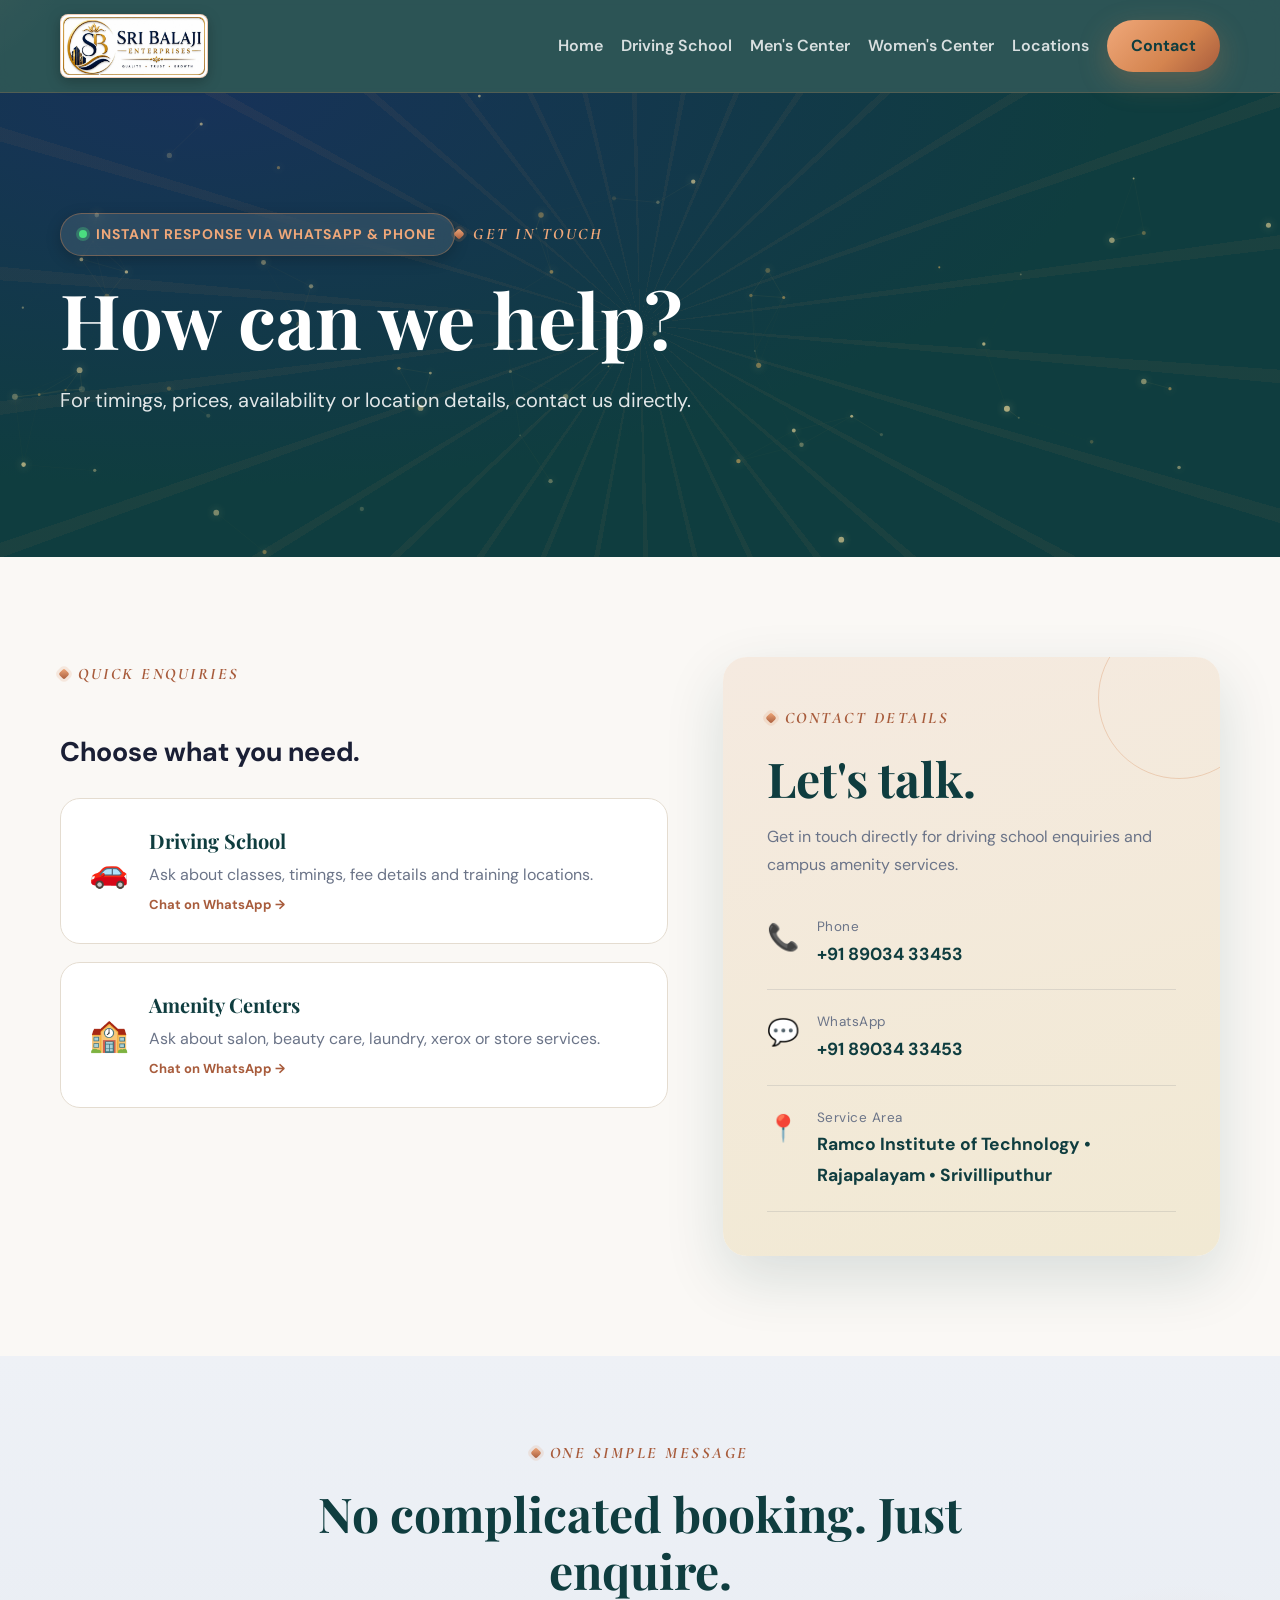
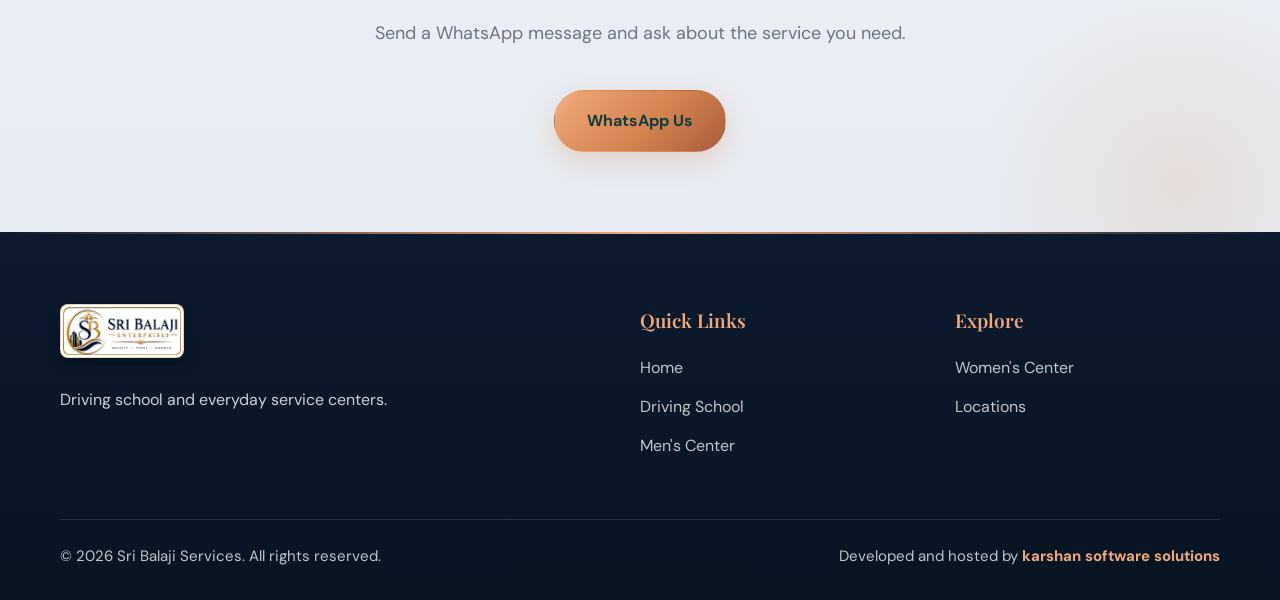
==== commit 4c116f0f: "Increase header logo size and update footer text" ====
--- a/contact.html
+++ b/contact.html
@@ -13,4 +13,4 @@
 </div></section>
 <section class="cta-section"><div class="container centered"><p class="eyebrow">ONE SIMPLE MESSAGE</p><h2>No complicated booking. Just enquire.</h2><p>Send a WhatsApp message and ask about the service you need.</p><a class="btn btn-primary" href="https://wa.me/918903433453?text=Hello%2C%20I%20would%20like%20to%20enquire%20about%20your%20services." target="_blank" rel="noopener"><span>WhatsApp Us</span></a></div></section>
 </main>
-<footer class="footer"><div class="container footer-grid"><div><a class="brand footer-brand" href="index.html"><img src="images/logo.jpg" alt="Sri Balaji Enterprises Logo" class="brand-logo"></a><p>Driving school and everyday service centers.</p></div><div><h4>Quick Links</h4><a href="index.html">Home</a><a href="driving-school.html">Driving School</a><a href="mens-amenity.html">Men's Center</a></div><div><h4>Explore</h4><a href="womens-amenity.html">Women's Center</a><a href="locations.html">Locations</a></div></div><div class="container footer-bottom">© <span id="year"></span> Sri Balaji Services.</div></footer><script src="js/main.js"></script></body></html>+<footer class="footer"><div class="container footer-grid"><div><a class="brand footer-brand" href="index.html"><img src="images/logo.jpg" alt="Sri Balaji Enterprises Logo" class="brand-logo"></a><p>Driving school and everyday service centers.</p></div><div><h4>Quick Links</h4><a href="index.html">Home</a><a href="driving-school.html">Driving School</a><a href="mens-amenity.html">Men's Center</a></div><div><h4>Explore</h4><a href="womens-amenity.html">Women's Center</a><a href="locations.html">Locations</a></div></div><div class="container footer-bottom"><p>© <span id="year"></span> Sri Balaji Services. All rights reserved.</p><p class="developer-credit">Developed and hosted by <strong>karshan software solutions</strong></p></div></footer><script src="js/main.js"></script></body></html>
--- a/css/style.css
+++ b/css/style.css
@@ -22,8 +22,8 @@
 }
 
 *{box-sizing:border-box}
-html{scroll-behavior:smooth}
-body{margin:0;font-family:'DM Sans',Arial,sans-serif;color:var(--text);background:var(--ivory);line-height:1.7;overflow-x:hidden}
+html{scroll-behavior:smooth;font-size:18px;-webkit-text-size-adjust:100%;text-size-adjust:100%}
+body{margin:0;font-family:'DM Sans',Arial,sans-serif;font-size:18px;color:var(--text);background:var(--ivory);line-height:1.75;overflow-x:hidden}
 a{text-decoration:none;color:inherit}
 .container{width:min(1120px,92%);margin:auto}
 ::selection{background:var(--gold-light);color:var(--navy)}
@@ -37,7 +37,7 @@
   position: fixed;
   top: 0;
   left: 0;
-  height: 3.5px;
+  height: 4px;
   width: 0%;
   background: linear-gradient(90deg, var(--gold-deep), var(--gold-light), var(--gold));
   z-index: 1000;
@@ -74,47 +74,47 @@
 .reveal-delay-4.in-view{transition-delay:.4s}
 
 /* ============ Ornamental eyebrow ============ */
-.eyebrow{position:relative;display:inline-flex;align-items:center;gap:9px;font-family:'Cormorant Garamond',serif;font-style:italic;font-size:14px;letter-spacing:3px;font-weight:600;color:var(--gold-deep);margin:0 0 16px;text-transform:uppercase}
-.eyebrow::before{content:"";width:7px;height:7px;background:linear-gradient(135deg,var(--gold-light),var(--gold-deep));transform:rotate(45deg);border-radius:2px;box-shadow:0 0 0 3px rgba(212,132,79,.15);animation:diamond-pulse 3s infinite ease-in-out}
+.eyebrow{position:relative;display:inline-flex;align-items:center;gap:10px;font-family:'Cormorant Garamond',serif;font-style:italic;font-size:16px;letter-spacing:2.5px;font-weight:700;color:var(--gold-deep);margin:0 0 18px;text-transform:uppercase}
+.eyebrow::before{content:"";width:8px;height:8px;background:linear-gradient(135deg,var(--gold-light),var(--gold-deep));transform:rotate(45deg);border-radius:2px;box-shadow:0 0 0 3px rgba(212,132,79,.15);animation:diamond-pulse 3s infinite ease-in-out}
 @keyframes diamond-pulse{0%,100%{transform:rotate(45deg) scale(1);box-shadow:0 0 0 3px rgba(212,132,79,.15)}50%{transform:rotate(225deg) scale(1.2);box-shadow:0 0 0 6px rgba(212,132,79,.35)}}
 .hero .eyebrow,.page-hero .eyebrow{color:var(--gold-light)}
 
 /* ============ Header ============ */
 .site-header{position:sticky;top:0;z-index:30;background:rgba(15,61,63,.88);backdrop-filter:blur(16px);border-bottom:1px solid rgba(212,132,79,.22);transition:all 0.35s var(--ease)}
 .site-header.scrolled{background:rgba(8,18,36,.96);box-shadow:0 10px 30px rgba(0,0,0,.35)}
-.nav-wrap{min-height:80px;display:flex;align-items:center;justify-content:space-between;gap:25px}
+.nav-wrap{min-height:92px;display:flex;align-items:center;justify-content:space-between;gap:25px}
 .brand{display:flex;align-items:center;gap:12px;transition:transform 0.3s var(--ease)}
 .brand:hover{transform:scale(1.03)}
-.brand-logo{height:46px;width:auto;max-width:180px;object-fit:contain;border-radius:8px;background:#fff;padding:2px;border:1px solid rgba(212,132,79,.4);box-shadow:0 4px 14px rgba(0,0,0,.25);transition:transform .35s var(--ease-spring),box-shadow .35s}
+.brand-logo{height:64px;width:auto;max-width:220px;object-fit:contain;border-radius:8px;background:#fff;padding:2px;border:1px solid rgba(212,132,79,.4);box-shadow:0 4px 14px rgba(0,0,0,.25);transition:transform .35s var(--ease-spring),box-shadow .35s}
 .brand:hover .brand-logo{transform:scale(1.04);box-shadow:0 6px 22px rgba(212,132,79,.45)}
-.footer .brand-logo{height:50px;max-width:200px;margin-bottom:10px}
-.brand>span{position:relative;display:grid;place-items:center;width:46px;height:46px;border-radius:50%;background:radial-gradient(circle at 35% 30%,var(--navy-3),var(--navy));color:var(--gold-light);font-weight:700;font-family:'Playfair Display',serif;font-size:15px;letter-spacing:.5px;border:1px solid rgba(212,132,79,.5);transition:box-shadow 0.4s}
+.footer .brand-logo{height:54px;max-width:210px;margin-bottom:12px}
+.brand>span{position:relative;display:grid;place-items:center;width:48px;height:48px;border-radius:50%;background:radial-gradient(circle at 35% 30%,var(--navy-3),var(--navy));color:var(--gold-light);font-weight:700;font-family:'Playfair Display',serif;font-size:16px;letter-spacing:.5px;border:1px solid rgba(212,132,79,.5);transition:box-shadow 0.4s}
 .brand:hover>span{box-shadow:0 0 20px rgba(212,132,79,.6)}
 .brand>span::before{content:"";position:absolute;inset:-5px;border-radius:50%;border:1px solid rgba(212,132,79,.55);border-top-color:transparent;border-left-color:transparent;animation:crest-spin 7s linear infinite}
 .brand>span::after{content:"";position:absolute;inset:-9px;border-radius:50%;border:1px dashed rgba(212,132,79,.25)}
 @keyframes crest-spin{to{transform:rotate(360deg)}}
-.brand strong{display:block;color:#fff;font-family:'Playfair Display',serif;font-size:17px;letter-spacing:.3px}
-.brand small{display:block;color:rgba(240,217,154,.65);font-size:10px;letter-spacing:1.6px;text-transform:uppercase}
-.nav{display:flex;align-items:center;gap:24px;font-size:13px;font-weight:600}
-.nav a{position:relative;padding:9px 0;color:rgba(255,255,255,.72);transition:color .3s,transform .2s}
+.brand strong{display:block;color:#fff;font-family:'Playfair Display',serif;font-size:19px;letter-spacing:.3px}
+.brand small{display:block;color:rgba(240,217,154,.75);font-size:12px;letter-spacing:1.6px;text-transform:uppercase}
+.nav{display:flex;align-items:center;gap:24px;font-size:16px;font-weight:600}
+.nav a{position:relative;padding:9px 0;color:rgba(255,255,255,.82);transition:color .3s,transform .2s}
 .nav a::after{content:"";position:absolute;left:0;right:100%;bottom:4px;height:2px;background:linear-gradient(90deg,var(--gold),var(--gold-light));transition:right .35s var(--ease);border-radius:2px}
 .nav a:hover{color:#fff;transform:translateY(-1px)}
 .nav a.active{color:#fff}
 .nav a:hover::after,.nav a.active::after{right:0}
-.nav-cta{background:linear-gradient(135deg,var(--gold-light),var(--gold) 60%,var(--gold-deep))!important;color:var(--navy)!important;padding:11px 20px!important;border-radius:30px!important;box-shadow:var(--shadow-gold);transition:transform .3s var(--ease-spring),box-shadow .3s!important}
+.nav-cta{background:linear-gradient(135deg,var(--gold-light),var(--gold) 60%,var(--gold-deep))!important;color:var(--navy)!important;padding:12px 24px!important;border-radius:30px!important;box-shadow:var(--shadow-gold);transition:transform .3s var(--ease-spring),box-shadow .3s!important;font-size:16px!important;font-weight:700}
 .nav-cta:hover{transform:translateY(-3px) scale(1.04)!important;box-shadow:0 16px 36px rgba(212,132,79,.5)!important}
 .nav-cta::after{display:none}
-.menu-toggle{display:none;border:0;background:none;font-size:25px;color:var(--gold-light);cursor:pointer;transition:transform 0.3s var(--ease)}
+.menu-toggle{display:none;border:0;background:none;font-size:28px;color:var(--gold-light);cursor:pointer;transition:transform 0.3s var(--ease)}
 .menu-toggle:hover{transform:scale(1.15)}
 
 /* ============ Buttons ============ */
-.btn{position:relative;display:inline-flex;justify-content:center;align-items:center;padding:14px 28px;border-radius:30px;font-weight:700;font-size:14px;border:1px solid transparent;overflow:hidden;transition:transform .35s var(--ease-spring),box-shadow .35s var(--ease);isolation:isolate}
+.btn{position:relative;display:inline-flex;justify-content:center;align-items:center;padding:16px 32px;border-radius:30px;font-weight:700;font-size:16px;border:1px solid transparent;overflow:hidden;transition:transform .35s var(--ease-spring),box-shadow .35s var(--ease);isolation:isolate}
 .btn::before{content:"";position:absolute;inset:0;background:linear-gradient(120deg,transparent 30%,rgba(255,255,255,.6) 48%,transparent 66%);background-size:220% 100%;background-position:120% 0;transition:background-position .7s var(--ease);z-index:1}
 .btn:hover::before{background-position:-20% 0}
 .btn span,.btn{z-index:2}
 .btn-primary{background:linear-gradient(135deg,var(--gold-light),var(--gold) 55%,var(--gold-deep));color:var(--navy);box-shadow:var(--shadow-gold)}
-.btn-primary:hover{transform:translateY(-4px) scale(1.02);box-shadow:0 20px 42px rgba(212,132,79,.45)}}
-.btn-light{background:rgba(255,255,255,.08);color:#fff;border-color:rgba(255,255,255,.35);backdrop-filter:blur(8px)}
+.btn-primary:hover{transform:translateY(-4px) scale(1.02);box-shadow:0 20px 42px rgba(212,132,79,.45)}
+.btn-light{background:rgba(255,255,255,.1);color:#fff;border-color:rgba(255,255,255,.4);backdrop-filter:blur(8px)}
 .btn-light:hover{background:#fff;color:var(--navy);transform:translateY(-4px) scale(1.02);box-shadow:0 15px 35px rgba(255,255,255,.2)}
 .btn-ripple{position:absolute;border-radius:50%;background:rgba(255,255,255,.35);transform:scale(0);animation:ripple-animation 0.6s linear;pointer-events:none}
 @keyframes ripple-animation{to{transform:scale(4);opacity:0}}
@@ -133,8 +133,8 @@
 .cursor-glow{position:fixed;width:380px;height:380px;border-radius:50%;background:radial-gradient(circle,rgba(212,132,79,.12) 0%,transparent 70%);pointer-events:none;transform:translate(-50%,-50%);z-index:9999;transition:opacity .3s;mix-blend-mode:screen}
 
 /* ============ Live Status Pill ============ */
-.live-pill{display:inline-flex;align-items:center;gap:8px;padding:6px 14px;background:rgba(255,255,255,.08);border:1px solid rgba(212,132,79,.35);border-radius:30px;color:var(--gold-light);font-size:11px;font-weight:700;letter-spacing:1px;text-transform:uppercase;margin-bottom:18px;backdrop-filter:blur(10px);box-shadow:0 4px 15px rgba(0,0,0,.2);animation:rise-in 1s var(--ease) both}
-.live-dot{width:7px;height:7px;border-radius:50%;background:#4ade80;box-shadow:0 0 0 3px rgba(74,222,128,.3);animation:live-blink 1.8s infinite ease-in-out}
+.live-pill{display:inline-flex;align-items:center;gap:9px;padding:8px 18px;background:rgba(255,255,255,.1);border:1px solid rgba(212,132,79,.4);border-radius:30px;color:var(--gold-light);font-size:14px;font-weight:700;letter-spacing:1px;text-transform:uppercase;margin-bottom:20px;backdrop-filter:blur(10px);box-shadow:0 4px 15px rgba(0,0,0,.2);animation:rise-in 1s var(--ease) both}
+.live-dot{width:8px;height:8px;border-radius:50%;background:#4ade80;box-shadow:0 0 0 3px rgba(74,222,128,.3);animation:live-blink 1.8s infinite ease-in-out}
 @keyframes live-blink{0%,100%{transform:scale(1);opacity:1;box-shadow:0 0 0 3px rgba(74,222,128,.3)}50%{transform:scale(1.3);opacity:.8;box-shadow:0 0 0 7px rgba(74,222,128,.6)}}
 
 /* ============ Kinetic Rotating Word Headline ============ */
@@ -143,558 +143,436 @@
 .word-rotator em.active{opacity:1;transform:translateY(0)}
 .word-rotator em.prev{opacity:0;transform:translateY(-100%)}
 
-.hero-content{position:relative;z-index:2;color:#fff;max-width:780px;padding:95px 0}
-.hero h1,.page-hero h1{font-family:'Playfair Display',serif;font-size:clamp(42px,6vw,78px);line-height:1.08;margin:0 0 20px;animation:rise-in 1s var(--ease) both}
+.hero-content{position:relative;z-index:2;color:#fff;max-width:820px;padding:95px 0}
+.hero h1,.page-hero h1{font-family:'Playfair Display',serif;font-size:clamp(44px,6vw,76px);line-height:1.12;margin:0 0 22px;animation:rise-in 1s var(--ease) both}
 .hero h1 em,.page-hero h1 em{font-style:italic;font-family:'Cormorant Garamond',serif;background:linear-gradient(100deg,var(--gold-light),var(--gold) 45%,#fff 60%,var(--gold-light));-webkit-background-clip:text;background-clip:text;color:transparent;background-size:220% 100%;animation:shine-sweep 4s ease-in-out infinite}
 @keyframes shine-sweep{0%,100%{background-position:0% 0}50%{background-position:100% 0}}
 @keyframes rise-in{from{opacity:0;transform:translateY(28px) scale(0.98)}to{opacity:1;transform:translateY(0) scale(1)}}
-.hero-text{font-size:18px;max-width:620px;color:rgba(255,255,255,.82);margin-bottom:32px;animation:rise-in 1s .15s var(--ease) both}
-.button-row{display:flex;gap:14px;flex-wrap:wrap;animation:rise-in 1s .3s var(--ease) both}
-.hero-locations{display:flex;flex-wrap:wrap;gap:18px;margin-top:48px;font-size:12px;color:rgba(255,255,255,.78);animation:rise-in 1s .45s var(--ease) both}
-.hero-locations span{position:relative;padding:8px 16px 8px 30px;background:rgba(255,255,255,.06);border:1px solid rgba(212,132,79,.25);border-radius:20px;backdrop-filter:blur(6px);transition:all 0.35s var(--ease-spring);display:inline-flex;align-items:center}
-.hero-locations span:hover{background:rgba(212,132,79,.15);border-color:var(--gold-light);transform:translateY(-3px) scale(1.05);box-shadow:0 8px 20px rgba(0,0,0,.2)}
-.hero-locations span:before{content:"";position:absolute;left:14px;width:6px;height:6px;background:var(--gold);border-radius:50%;box-shadow:0 0 0 3px rgba(212,132,79,.25);animation:dot-glow 2s infinite ease-in-out}
+.hero-text{font-size:21px;line-height:1.7;max-width:680px;color:rgba(255,255,255,.9);margin-bottom:34px;animation:rise-in 1s .15s var(--ease) both}
+.button-row{display:flex;gap:16px;flex-wrap:wrap;animation:rise-in 1s .3s var(--ease) both}
+.hero-locations{display:flex;flex-wrap:wrap;gap:18px;margin-top:48px;font-size:15px;color:rgba(255,255,255,.9);animation:rise-in 1s .45s var(--ease) both}
+.hero-locations span{position:relative;padding:9px 18px 9px 32px;background:rgba(255,255,255,.08);border:1px solid rgba(212,132,79,.3);border-radius:20px;backdrop-filter:blur(6px);transition:all 0.35s var(--ease-spring);display:inline-flex;align-items:center;font-weight:600}
+.hero-locations span:hover{background:rgba(212,132,79,.2);border-color:var(--gold-light);transform:translateY(-3px) scale(1.05);box-shadow:0 8px 20px rgba(0,0,0,.2)}
+.hero-locations span:before{content:"";position:absolute;left:14px;width:7px;height:7px;background:var(--gold);border-radius:50%;box-shadow:0 0 0 3px rgba(212,132,79,.25);animation:dot-glow 2s infinite ease-in-out}
 @keyframes dot-glow{0%,100%{box-shadow:0 0 0 3px rgba(212,132,79,.25)}50%{box-shadow:0 0 0 6px rgba(212,132,79,.6)}}
 
 /* ============ Marquee Ribbon Ticker ============ */
-.marquee-wrap{position:relative;background:linear-gradient(90deg,var(--navy),var(--navy-2),var(--navy));border-top:1px solid rgba(212,132,79,.35);border-bottom:1px solid rgba(212,132,79,.35);overflow:hidden;display:flex;user-select:none;padding:14px 0}
+.marquee-wrap{position:relative;background:linear-gradient(90deg,var(--navy),var(--navy-2),var(--navy));border-top:1px solid rgba(212,132,79,.35);border-bottom:1px solid rgba(212,132,79,.35);overflow:hidden;display:flex;user-select:none;padding:16px 0}
 .marquee-wrap::before,.marquee-wrap::after{content:"";position:absolute;top:0;bottom:0;width:80px;z-index:2;pointer-events:none}
 .marquee-wrap::before{left:0;background:linear-gradient(90deg,var(--navy),transparent)}
 .marquee-wrap::after{right:0;background:linear-gradient(-90deg,var(--navy),transparent)}
 .marquee-content{display:flex;gap:40px;flex-shrink:0;animation:marquee-scroll 32s linear infinite;align-items:center}
-.marquee-content span{color:var(--gold-light);font-size:13px;font-weight:600;letter-spacing:1px;white-space:nowrap;display:inline-flex;align-items:center;gap:10px;text-transform:uppercase}
+.marquee-content span{color:var(--gold-light);font-size:15px;font-weight:700;letter-spacing:1px;white-space:nowrap;display:inline-flex;align-items:center;gap:10px;text-transform:uppercase}
 .marquee-wrap:hover .marquee-content{animation-play-state:paused}
 @keyframes marquee-scroll{from{transform:translateX(0)}to{transform:translateX(-100%)}}
 
 /* ============ Live Stats Strip ============ */
-.stats-strip{padding:50px 0;background:linear-gradient(180deg,#0f3d3f,#1a6b71);position:relative;color:#fff;border-bottom:1px solid rgba(212,132,79,.2)}
+.stats-strip{padding:54px 0;background:linear-gradient(180deg,#0f3d3f,#1a6b71);position:relative;color:#fff;border-bottom:1px solid rgba(212,132,79,.2)}
 .stats-grid{display:grid;grid-template-columns:repeat(4,1fr);gap:24px;text-align:center}
-.stat-item{position:relative;padding:20px;border-radius:16px;background:rgba(255,255,255,.03);border:1px solid rgba(212,132,79,.18);backdrop-filter:blur(6px);transition:transform .35s var(--ease),border-color .35s,box-shadow .35s}
+.stat-item{position:relative;padding:22px;border-radius:16px;background:rgba(255,255,255,.04);border:1px solid rgba(212,132,79,.22);backdrop-filter:blur(6px);transition:transform .35s var(--ease),border-color .35s,box-shadow .35s}
 .stat-item:hover{transform:translateY(-6px);border-color:var(--gold);box-shadow:0 12px 30px rgba(0,0,0,.35)}
-.stat-number{font-family:'Playfair Display',serif;font-size:clamp(36px,4vw,52px);font-weight:700;color:var(--gold-light);line-height:1;margin-bottom:8px}
-.stat-label{font-size:12px;color:rgba(255,255,255,.75);letter-spacing:1.5px;text-transform:uppercase;font-weight:600}
+.stat-number{font-family:'Playfair Display',serif;font-size:clamp(38px,4.5vw,56px);font-weight:700;color:var(--gold-light);line-height:1;margin-bottom:8px}
+.stat-label{font-size:14px;color:rgba(255,255,255,.85);letter-spacing:1.5px;text-transform:uppercase;font-weight:700}
 
 /* ============ Sections ============ */
 .section{padding:100px 0;position:relative}
 .soft-section{padding:95px 0;background:linear-gradient(180deg,var(--cream),#f3ecd9);position:relative}
-.section-heading{max-width:700px;margin-bottom:48px}
-.section-heading h2,.split h2,.cta h2,.centered h2,.contact-box h2{font-family:'Playfair Display',serif;color:var(--navy);font-size:clamp(30px,4vw,46px);line-height:1.15;margin:0 0 14px}
-.section-heading p:last-child,.split>div>p:not(.eyebrow),.centered>p:not(.eyebrow){color:var(--muted)}
+.section-heading{max-width:750px;margin-bottom:48px}
+.section-heading h2,.split h2,.cta h2,.centered h2,.contact-box h2{font-family:'Playfair Display',serif;color:var(--navy);font-size:clamp(32px,4vw,48px);line-height:1.2;margin:0 0 16px}
+.section-heading p:last-child,.split>div>p:not(.eyebrow),.centered>p:not(.eyebrow){color:var(--muted);font-size:18px;line-height:1.7}
 
 /* ============ Service / card grids ============ */
-.service-grid{display:grid;grid-template-columns:repeat(3,1fr);gap:24px}
-.service-card{position:relative;display:block;background:#fff;border:1px solid var(--line);border-radius:20px;padding:26px;transition:transform .45s var(--ease),box-shadow .45s var(--ease),border-color .45s;box-shadow:0 6px 24px rgba(15,61,63,.04);overflow:hidden;transform-style:preserve-3d;perspective:1000px}
-.card-img-wrap{position:relative;width:100%;height:180px;border-radius:14px;overflow:hidden;margin-bottom:20px;background:var(--navy)}
+.service-grid{display:grid;grid-template-columns:repeat(3,1fr);gap:28px}
+.service-card{position:relative;display:block;background:#fff;border:1px solid var(--line);border-radius:22px;padding:28px;transition:transform .45s var(--ease),box-shadow .45s var(--ease),border-color .45s;box-shadow:0 6px 24px rgba(15,61,63,.04);overflow:hidden;transform-style:preserve-3d;perspective:1000px}
+.card-img-wrap{position:relative;width:100%;height:195px;border-radius:16px;overflow:hidden;margin-bottom:22px;background:var(--navy)}
 .card-img{width:100%;height:100%;object-fit:cover;transition:transform .65s var(--ease),filter .65s;filter:brightness(0.95)}
 .service-card:hover .card-img{transform:scale(1.08);filter:brightness(1.05)}
 .card-img-wrap::after{content:"";position:absolute;inset:0;background:linear-gradient(180deg,transparent 60%,rgba(15,61,63,.45));pointer-events:none}
 
 /* ============ Cinematic Video Showcase ============ */
-.video-showcase-section{padding:90px 0;background:radial-gradient(ellipse at 50% 0%,#162d50,var(--navy) 75%);position:relative;color:#fff;overflow:hidden}
+.video-showcase-section{padding:95px 0;background:radial-gradient(ellipse at 50% 0%,#162d50,var(--navy) 75%);position:relative;color:#fff;overflow:hidden}
 .video-showcase-section::before{content:"";position:absolute;inset:-30%;background:repeating-conic-gradient(from 15deg,rgba(212,132,79,.04) 0deg 2deg,transparent 2deg 18deg);animation:rays-spin 90s linear infinite}
 .video-card{position:relative;border-radius:24px;overflow:hidden;box-shadow:0 30px 80px rgba(0,0,0,.5);border:1px solid rgba(212,132,79,.4);background:#000}
 .video-player{width:100%;max-height:540px;object-fit:cover;display:block;filter:contrast(1.05) saturate(1.1)}
 .video-overlay-ui{position:absolute;inset:0;background:linear-gradient(180deg,rgba(15,61,63,.2) 0%,rgba(15,61,63,.7) 90%);display:flex;flex-direction:column;justify-content:space-between;padding:36px;pointer-events:none}
 .video-top-bar{display:flex;justify-content:space-between;align-items:center}
 .video-bottom-bar{display:flex;justify-content:space-between;align-items:flex-end;gap:20px}
-.video-ctrl-btn{pointer-events:auto;background:rgba(15,61,63,.8);border:1px solid rgba(212,132,79,.5);color:var(--gold-light);padding:10px 18px;border-radius:30px;font-size:12px;font-weight:700;letter-spacing:1px;cursor:pointer;display:inline-flex;align-items:center;gap:8px;backdrop-filter:blur(10px);transition:all .3s var(--ease)}
+.video-ctrl-btn{pointer-events:auto;background:rgba(15,61,63,.8);border:1px solid rgba(212,132,79,.5);color:var(--gold-light);padding:12px 20px;border-radius:30px;font-size:14px;font-weight:700;letter-spacing:1px;cursor:pointer;display:inline-flex;align-items:center;gap:8px;backdrop-filter:blur(10px);transition:all .3s var(--ease)}
 .video-ctrl-btn:hover{background:var(--gold);color:var(--navy);transform:scale(1.05);box-shadow:0 8px 24px rgba(212,132,79,.4)}
 
-.service-card::before{content:"";position:absolute;inset:0;border-radius:20px;padding:1.5px;background:linear-gradient(135deg,var(--gold-light),transparent 50%,var(--gold) 100%);-webkit-mask:linear-gradient(#000 0 0) content-box,linear-gradient(#000 0 0);-webkit-mask-composite:xor;mask-composite:exclude;opacity:0;transition:opacity .45s}
+.service-card::before{content:"";position:absolute;inset:0;border-radius:22px;padding:1.5px;background:linear-gradient(135deg,var(--gold-light),transparent 50%,var(--gold) 100%);-webkit-mask:linear-gradient(#000 0 0) content-box,linear-gradient(#000 0 0);-webkit-mask-composite:xor;mask-composite:exclude;opacity:0;transition:opacity .45s}
 .service-card::after{content:"";position:absolute;top:-50%;left:-50%;width:200%;height:200%;background:radial-gradient(circle,rgba(212,132,79,.1) 0%,transparent 60%);opacity:0;transition:opacity 0.4s;pointer-events:none}
 .service-card:hover{transform:translateY(-10px);box-shadow:var(--shadow-hover);border-color:transparent}
 .service-card:hover::before,.service-card:hover::after{opacity:1}
 .service-card.featured{background:linear-gradient(155deg,var(--navy) 0%,var(--navy-2) 100%);color:#fff;border-color:var(--navy)}
-.service-card h3{font-size:20px;margin:14px 0 8px;color:var(--navy);font-family:'Playfair Display',serif;transition:color 0.3s}
+.service-card h3{font-size:22px;margin:16px 0 10px;color:var(--navy);font-family:'Playfair Display',serif;transition:color 0.3s}
 .service-card:hover h3{color:var(--navy-3)}
 .service-card.featured h3{color:#fff}
 .service-card.featured:hover h3{color:var(--gold-light)}
-.service-card p{color:var(--muted);font-size:14px;margin:0 0 18px}
-.service-card.featured p{color:rgba(255,255,255,.75)}
-.service-card>a:last-child,.location-card>a:last-child{color:var(--gold-deep);font-size:13px;font-weight:700;display:inline-flex;align-items:center;gap:6px;transition:gap .3s,color .3s}
-.service-card:hover>a:last-child,.location-card:hover>a:last-child{gap:12px;color:var(--gold)}
+.service-card p{color:var(--muted);font-size:16.5px;line-height:1.68;margin:0 0 20px}
+.service-card.featured p{color:rgba(255,255,255,.85)}
+.service-card>a:last-child,.location-card>a:last-child{color:var(--gold-deep);font-size:16px;font-weight:700;display:inline-flex;align-items:center;gap:8px;transition:gap .3s,color .3s}
+.service-card:hover>a:last-child,.location-card:hover>a:last-child{gap:14px;color:var(--gold)}
 .service-card.featured>a:last-child{color:var(--gold-light)}
 
-.icon{font-size:30px;width:60px;height:60px;display:grid;place-items:center;border-radius:18px;background:var(--cream);transition:transform .45s var(--ease-spring),background-color .3s}
+.icon{font-size:32px;width:64px;height:64px;display:grid;place-items:center;border-radius:18px;background:var(--cream);transition:transform .45s var(--ease-spring),background-color .3s}
 .service-card:hover .icon{transform:rotate(-10deg) scale(1.18);background:var(--gold-light)}
-.service-card.featured .icon{background:rgba(255,255,255,.1)}
-.service-card.featured:hover .icon{background:rgba(212,132,79,.25);transform:rotate(10deg) scale(1.18)}
+.service-card.featured .icon{background:rgba(255,255,255,.15)}
+.service-card.featured:hover .icon{background:rgba(212,132,79,.3);transform:rotate(10deg) scale(1.18)}
 
 /* ============ Split section ============ */
 .split{display:grid;grid-template-columns:1.3fr .7fr;gap:70px;align-items:center}
 .check-list{padding:0;margin:25px 0;list-style:none}
-.check-list li{margin:12px 0;color:#465468;transition:transform .3s var(--ease),color .3s;display:flex;align-items:center}
+.check-list li{margin:14px 0;color:#465468;transition:transform .3s var(--ease),color .3s;display:flex;align-items:center;font-size:18px}
 .check-list li:hover{transform:translateX(8px);color:var(--navy)}
-.check-list li:before{content:"✓";color:var(--gold);font-weight:700;margin-right:12px;font-size:16px;display:inline-grid;place-items:center;width:22px;height:22px;background:var(--cream);border-radius:50%;border:1px solid var(--line)}
-.text-link{font-size:13px;color:var(--navy-3);font-weight:700;position:relative;display:inline-flex;align-items:center;gap:4px;transition:gap 0.3s}
-.text-link::after{content:"";position:absolute;left:0;right:100%;bottom:-3px;height:1.5px;background:var(--gold);transition:right .35s var(--ease)}
-.text-link:hover{gap:8px}
+.check-list li:before{content:"✓";color:var(--gold);font-weight:700;margin-right:14px;font-size:16px;display:inline-grid;place-items:center;width:26px;height:26px;background:var(--cream);border-radius:50%;border:1px solid var(--line)}
+.text-link{font-size:16px;color:var(--navy-3);font-weight:700;position:relative;display:inline-flex;align-items:center;gap:6px;transition:gap 0.3s}
+.text-link::after{content:"";position:absolute;left:0;right:100%;bottom:-3px;height:2px;background:var(--gold);transition:right .35s var(--ease)}
+.text-link:hover{gap:10px}
 .text-link:hover::after{right:0}
 .info-panel{position:relative;background:linear-gradient(165deg,var(--navy),#0d2040);color:#fff;border-radius:24px;padding:48px;min-height:320px;display:flex;flex-direction:column;justify-content:flex-end;overflow:hidden;box-shadow:var(--shadow);transition:transform 0.4s var(--ease)}
 .info-panel:hover{transform:translateY(-6px)}
 .info-panel::before{content:"";position:absolute;inset:0;background:repeating-conic-gradient(from 20deg,rgba(212,132,79,.05) 0deg 2deg,transparent 2deg 16deg);animation:rays-spin 70s linear infinite}
-.panel-number{position:relative;font-family:'Playfair Display',serif;font-size:86px;color:var(--gold-light);line-height:1;transition:transform 0.4s var(--ease-spring)}
+.panel-number{position:relative;font-family:'Playfair Display',serif;font-size:88px;color:var(--gold-light);line-height:1;transition:transform 0.4s var(--ease-spring)}
 .info-panel:hover .panel-number{transform:scale(1.08) translateY(-4px)}
-.info-panel h3{position:relative;font-size:26px;margin:15px 0 5px;font-family:'Playfair Display',serif}
-.info-panel p{position:relative;color:rgba(255,255,255,.75)}
+.info-panel h3{position:relative;font-size:28px;margin:15px 0 6px;font-family:'Playfair Display',serif}
+.info-panel p{position:relative;color:rgba(255,255,255,.85);font-size:17px;line-height:1.65}
 
 /* ============ CTA ============ */
-.cta-section{padding:75px 0;background:linear-gradient(180deg,#eef1f6,#e7ecf3);position:relative;overflow:hidden}
+.cta-section{padding:80px 0;background:linear-gradient(180deg,#eef1f6,#e7ecf3);position:relative;overflow:hidden}
 .cta-section::before{content:"";position:absolute;width:400px;height:400px;background:radial-gradient(circle,rgba(212,132,79,.15),transparent 70%);bottom:-150px;right:-100px;border-radius:50%}
 .cta{display:flex;align-items:center;justify-content:space-between;gap:30px;position:relative;z-index:1}
-.cta h2{font-size:36px}
-.cta p{color:var(--muted)}
+.cta h2{font-size:38px}
+.cta p{color:var(--muted);font-size:18px}
 
 /* ============ Page hero ============ */
 .page-hero{position:relative;padding:120px 0;background:radial-gradient(ellipse at 15% 0%,#173259,var(--navy) 60%);color:#fff;overflow:hidden}
 .page-hero::before{content:"";position:absolute;inset:-30%;background:repeating-conic-gradient(from 10deg,rgba(212,132,79,.06) 0deg 1.2deg,transparent 1.2deg 12deg);animation:rays-spin 90s linear infinite}
 .page-hero>div{position:relative;z-index:1}
 .page-hero h1{max-width:850px;animation:rise-in 1s var(--ease) both}
-.page-hero>div>p:last-child{max-width:650px;color:rgba(255,255,255,.75);font-size:17px;animation:rise-in 1s .15s var(--ease) both}
+.page-hero>div>p:last-child{max-width:680px;color:rgba(255,255,255,.88);font-size:20px;line-height:1.7;animation:rise-in 1s .15s var(--ease) both}
 
 /* ============ Location cards ============ */
-.location-grid{display:grid;grid-template-columns:repeat(3,1fr);gap:24px}
-.location-card{position:relative;border:1px solid var(--line);border-radius:20px;padding:34px;background:#fff;transition:transform .45s var(--ease),box-shadow .45s var(--ease),border-color .45s}
+.location-grid{display:grid;grid-template-columns:repeat(3,1fr);gap:28px}
+.location-card{position:relative;border:1px solid var(--line);border-radius:22px;padding:34px;background:#fff;transition:transform .45s var(--ease),box-shadow .45s var(--ease),border-color .45s}
 .location-card:hover{transform:translateY(-8px);box-shadow:var(--shadow-hover);border-color:rgba(212,132,79,.4)}
 .location-card.large{grid-column:span 1}
-.location-card h2,.location-card h3{color:var(--navy);margin:12px 0 8px;font-family:'Playfair Display',serif}
-.location-card p{color:var(--muted);font-size:14px}
-.location-tag{font-size:10px;letter-spacing:1.8px;color:var(--gold-deep);font-weight:800}
+.location-card h2,.location-card h3{color:var(--navy);margin:14px 0 10px;font-family:'Playfair Display',serif;font-size:22px}
+.location-card p{color:var(--muted);font-size:16.5px;line-height:1.68}
+.location-tag{font-size:13px;letter-spacing:1.8px;color:var(--gold-deep);font-weight:800}
 
 /* ============ Feature list ============ */
-.feature-list{display:grid;gap:1px;background:var(--line);border:1px solid var(--line);border-radius:18px;overflow:hidden;box-shadow:var(--shadow)}
-.feature-list div{background:#fff;padding:24px;display:flex;gap:18px;transition:all .35s var(--ease);align-items:center}
+.feature-list{display:grid;gap:1px;background:var(--line);border:1px solid var(--line);border-radius:20px;overflow:hidden;box-shadow:var(--shadow)}
+.feature-list div{background:#fff;padding:26px;display:flex;gap:18px;transition:all .35s var(--ease);align-items:center}
 .feature-list div:hover{background:var(--cream);transform:translateX(6px)}
-.feature-list b{color:var(--gold-deep);font-family:'Playfair Display',serif;font-size:20px}
+.feature-list b{color:var(--gold-deep);font-family:'Playfair Display',serif;font-size:22px}
+.feature-list span{font-size:18px}
 
 /* ============ Tags ============ */
-.tag-list{display:flex;flex-wrap:wrap;gap:8px;margin:18px 0}
-.tag-list span{font-size:11px;background:var(--cream);padding:6px 12px;border-radius:20px;color:#5b6478;border:1px solid var(--line);transition:all .3s var(--ease-spring)}
+.tag-list{display:flex;flex-wrap:wrap;gap:9px;margin:18px 0}
+.tag-list span{font-size:14px;background:var(--cream);padding:7px 14px;border-radius:20px;color:#5b6478;border:1px solid var(--line);transition:all .3s var(--ease-spring);font-weight:600}
 .tag-list span:hover{background:#fff;border-color:var(--gold);color:var(--gold-deep);transform:translateY(-2px) scale(1.06)}
 .service-card:hover .tag-list span{border-color:rgba(212,132,79,.5);color:var(--gold-deep)}
 
 /* ============ Category grid ============ */
-.category-grid{display:grid;grid-template-columns:repeat(3,1fr);gap:24px}
-.category-grid>div{padding:30px;background:#fff;border:1px solid var(--line);border-radius:18px;transition:transform .4s var(--ease),box-shadow .4s,border-color .4s}
+.category-grid{display:grid;grid-template-columns:repeat(3,1fr);gap:26px}
+.category-grid>div{padding:32px;background:#fff;border:1px solid var(--line);border-radius:20px;transition:transform .4s var(--ease),box-shadow .4s,border-color .4s}
 .category-grid>div:hover{transform:translateY(-8px);box-shadow:var(--shadow-hover);border-color:rgba(212,132,79,.4)}
-.category-grid h3{margin-top:0;color:var(--navy);font-family:'Playfair Display',serif}
-.category-grid p{color:var(--muted);font-size:14px}
-.centered{text-align:center;max-width:750px;margin-inline:auto}
-.centered .btn{margin-top:20px}
+.category-grid h3{margin-top:0;color:var(--navy);font-family:'Playfair Display',serif;font-size:22px}
+.category-grid p{color:var(--muted);font-size:16.5px;line-height:1.65}
+.centered{text-align:center;max-width:780px;margin-inline:auto}
+.centered .btn{margin-top:24px}
 
 /* ============ Contact ============ */
 .contact-grid{display:grid;grid-template-columns:1.1fr .9fr;gap:55px}
-.contact-cards{display:grid;gap:16px}
-.contact-card{display:flex;gap:18px;align-items:center;border:1px solid var(--line);padding:22px 26px;border-radius:18px;transition:transform .35s var(--ease-spring),box-shadow .35s,border-color .35s;background:#fff}
+.contact-cards{display:grid;gap:18px}
+.contact-card{display:flex;gap:20px;align-items:center;border:1px solid var(--line);padding:24px 28px;border-radius:20px;transition:transform .35s var(--ease-spring),box-shadow .35s,border-color .35s;background:#fff}
 .contact-card:hover{transform:translateY(-5px) scale(1.02);box-shadow:var(--shadow-hover);border-color:rgba(212,132,79,.5)}
-.contact-card>span{font-size:28px;transition:transform 0.3s}
+.contact-card>span{font-size:32px;transition:transform 0.3s}
 .contact-card:hover>span{transform:scale(1.2) rotate(5deg)}
-.contact-card h3{margin:0;color:var(--navy);font-family:'Playfair Display',serif}
-.contact-card p{margin:2px 0 0;color:var(--muted);font-size:13px}
-.contact-box{position:relative;background:linear-gradient(165deg,var(--cream),#f1e9d3);border-radius:24px;padding:40px;overflow:hidden;box-shadow:var(--shadow)}
+.contact-card h3{margin:0;color:var(--navy);font-family:'Playfair Display',serif;font-size:20px}
+.contact-card p{margin:4px 0 0;color:var(--muted);font-size:16px;line-height:1.6}
+.contact-box{position:relative;background:linear-gradient(165deg,var(--cream),#f1e9d3);border-radius:24px;padding:44px;overflow:hidden;box-shadow:var(--shadow)}
 .contact-box::before{content:"";position:absolute;top:-40px;right:-40px;width:160px;height:160px;border:1px solid rgba(212,132,79,.3);border-radius:50%;animation:ring-pulse 8s infinite alternate}
-.muted{color:var(--muted);font-size:14px}
-.detail{display:flex;gap:16px;padding:18px 0;border-bottom:1px solid rgba(16,35,63,.1);transition:transform 0.3s}
+.muted{color:var(--muted);font-size:16px}
+.detail{display:flex;gap:18px;padding:20px 0;border-bottom:1px solid rgba(16,35,63,.1);transition:transform 0.3s}
 .detail:hover{transform:translateX(6px)}
-.detail span{font-size:22px}
-.detail small{display:block;color:var(--muted);font-size:11px;letter-spacing:.5px}
-.detail strong{display:block;color:var(--navy);font-size:14px}
+.detail span{font-size:26px}
+.detail small{display:block;color:var(--muted);font-size:13.5px;letter-spacing:.5px}
+.detail strong{display:block;color:var(--navy);font-size:17.5px}
 
 /* ============ Floating Back-to-Top Button ============ */
-.back-to-top{position:fixed;bottom:30px;right:30px;width:48px;height:48px;border-radius:50%;background:linear-gradient(135deg,var(--navy),var(--navy-2));color:var(--gold-light);display:grid;place-items:center;border:1px solid rgba(212,132,79,.4);box-shadow:0 8px 25px rgba(0,0,0,.3);cursor:pointer;z-index:90;opacity:0;visibility:hidden;transform:scale(0.8) translateY(20px);transition:all .35s var(--ease-spring)}
+.back-to-top{position:fixed;bottom:30px;right:30px;width:52px;height:52px;border-radius:50%;background:linear-gradient(135deg,var(--navy),var(--navy-2));color:var(--gold-light);display:grid;place-items:center;border:1px solid rgba(212,132,79,.4);box-shadow:0 8px 25px rgba(0,0,0,.3);cursor:pointer;z-index:90;opacity:0;visibility:hidden;transform:scale(0.8) translateY(20px);transition:all .35s var(--ease-spring);font-size:20px}
 .back-to-top.visible{opacity:1;visibility:visible;transform:scale(1) translateY(0)}
 .back-to-top:hover{background:var(--gold);color:var(--navy);transform:scale(1.15) translateY(-4px);box-shadow:0 12px 30px rgba(212,132,79,.5)}
 
 /* ============ Footer ============ */
-.footer{position:relative;background:linear-gradient(180deg,#0b1a2e,#081422);color:#fff;padding:68px 0 24px;overflow:hidden}
+.footer{position:relative;background:linear-gradient(180deg,#0b1a2e,#081422);color:#fff;padding:72px 0 32px;overflow:hidden}
 .footer::before{content:"";position:absolute;left:0;right:0;top:0;height:2px;background:linear-gradient(90deg,transparent,var(--gold-light),transparent)}
 .footer-grid{display:grid;grid-template-columns:2fr 1fr 1fr;gap:50px}
-.footer .brand strong{color:#fff}
-.footer .brand small{color:rgba(255,255,255,.55)}
-.footer p{color:rgba(255,255,255,.65);font-size:13px;max-width:380px}
-.footer h4{margin-top:0;color:var(--gold-light);font-family:'Playfair Display',serif;font-weight:600}
-.footer-grid>div>a:not(.brand){display:block;color:rgba(255,255,255,.65);font-size:13px;margin:9px 0;transition:color .3s,transform .3s;width:fit-content}
+.footer .brand strong{color:#fff;font-size:20px}
+.footer .brand small{color:rgba(255,255,255,.65);font-size:13px}
+.footer p{color:rgba(255,255,255,.8);font-size:16px;line-height:1.7;max-width:400px}
+.footer h4{margin-top:0;color:var(--gold-light);font-family:'Playfair Display',serif;font-weight:600;font-size:19px;margin-bottom:16px}
+.footer-grid>div>a:not(.brand){display:block;color:rgba(255,255,255,.75);font-size:16px;margin:11px 0;transition:color .3s,transform .3s;width:fit-content}
 .footer-grid>div>a:not(.brand):hover{color:var(--gold-light);transform:translateX(6px)}
-.footer-bottom{border-top:1px solid rgba(255,255,255,.1);margin-top:40px;padding-top:18px;color:rgba(255,255,255,.45);font-size:11px}
+.footer-bottom{border-top:1px solid rgba(255,255,255,.12);margin-top:48px;padding-top:24px;color:rgba(255,255,255,.75);font-size:15px;display:flex;justify-content:space-between;align-items:center;flex-wrap:wrap;gap:14px;overflow-wrap:break-word}
+.footer-bottom p{margin:0;font-size:15px;color:inherit;max-width:none;line-height:1.6}
+.developer-credit{color:rgba(255,255,255,.85);font-size:15px;line-height:1.6}
+.developer-credit strong{color:var(--gold-light);font-weight:700}
 
 /* ============ Responsive ============ */
 /* Tablets and Medium Devices (768px - 1024px) */
 @media(max-width:1024px){
-  .container{width:min(95%, 95vw)}
-  .nav{gap:16px}
-  .service-grid{grid-template-columns:repeat(2,1fr);gap:20px}
-  .location-grid{grid-template-columns:repeat(2,1fr);gap:20px}
-  .category-grid{grid-template-columns:1fr 1fr;gap:20px}
+  html{font-size:17.5px}
+  .container{width:min(92%, 92vw)}
+  .nav{gap:18px;font-size:15.5px}
+  .service-grid{grid-template-columns:repeat(2,1fr);gap:24px}
+  .location-grid{grid-template-columns:repeat(2,1fr);gap:24px}
+  .category-grid{grid-template-columns:1fr 1fr;gap:24px}
   .split{grid-template-columns:1fr;gap:45px}
-  .contact-grid{grid-template-columns:1fr}
+  .contact-grid{grid-template-columns:1fr;gap:35px}
   .footer-grid{grid-template-columns:2fr 1fr 1fr;gap:35px}
-  .section{padding:60px 0}
-  .hero-content{padding:60px 0}
-  .hero h1{font-size:clamp(36px,5vw,60px)}
-  .section h2{font-size:clamp(28px,4vw,42px)}
-}
-
-/* Large Phones & Small Tablets (720px - 768px) */
+  .section{padding:70px 0}
+  .hero-content{padding:70px 0}
+  .hero h1{font-size:clamp(40px,5.5vw,58px)}
+  .section h2{font-size:clamp(30px,4vw,40px)}
+}
+
+/* Large Phones & Tablets (481px - 768px) */
 @media(max-width:768px){
-  .menu-toggle{display:block}
-  .nav-wrap{min-height:70px;gap:15px}
-  .brand-logo{height:34px;max-width:130px}
-  .nav{display:flex;max-height:0;overflow:hidden;position:absolute;top:70px;left:0;right:0;background:rgba(15,61,63,.98);border-bottom:1px solid rgba(212,132,79,.25);padding:0;flex-direction:column;align-items:stretch;gap:0;box-shadow:0 15px 30px rgba(0,0,0,.25);transition:max-height .4s var(--ease),padding .4s var(--ease);z-index:999}
-  .nav.open{max-height:500px;padding:12px 0}
-  .nav a{padding:16px 6%;border-bottom:1px solid rgba(212,132,79,.1);font-size:14px}
+  html{font-size:17px}
+  body{font-size:17px}
+  .menu-toggle{display:block;font-size:28px;padding:6px 10px}
+  .nav-wrap{min-height:74px;gap:15px}
+  .brand-logo{height:48px;max-width:170px}
+  .brand strong{font-size:18px}
+  .brand small{font-size:11px}
+  
+  .nav{display:flex;max-height:0;overflow:hidden;position:absolute;top:74px;left:0;right:0;background:rgba(15,61,63,.98);border-bottom:1px solid rgba(212,132,79,.3);padding:0;flex-direction:column;align-items:stretch;gap:0;box-shadow:0 15px 30px rgba(0,0,0,.35);transition:max-height .4s var(--ease),padding .4s var(--ease);z-index:999}
+  .nav.open{max-height:540px;padding:14px 0}
+  .nav a{padding:16px 6%;border-bottom:1px solid rgba(212,132,79,.12);font-size:17px;color:rgba(255,255,255,.92);font-weight:600}
   .nav a:last-child{border-bottom:none}
-  .nav-cta{text-align:center;margin-top:8px;padding:14px 6%!important;border-bottom:1px solid rgba(212,132,79,.1)}
-  
-  .hero{min-height:520px}
-  .hero-content{padding:50px 0}
-  .hero h1{font-size:clamp(32px,6vw,48px)}
-  .hero-text{font-size:15px;margin-bottom:24px}
-  .button-row{gap:10px;flex-wrap:wrap}
-  .btn{padding:12px 24px;font-size:13px}
-  .hero-locations{gap:12px;margin-top:30px;flex-wrap:wrap}
-  .hero-locations span{padding:6px 12px 6px 24px;font-size:11px}
-  
-  .section{padding:50px 0}
-  .soft-section{padding:50px 0}
-  .service-grid,.location-grid,.category-grid{grid-template-columns:1fr;gap:18px}
-  .service-card{padding:20px}
-  .card-img-wrap{height:150px;margin-bottom:16px}
-  .service-card h3{font-size:18px;margin:10px 0 6px}
-  .service-card p{font-size:13px;margin:0 0 14px}
-  .icon{width:50px;height:50px;font-size:24px}
-  
-  .marquee-content span{font-size:12px}
-  .stats-grid{grid-template-columns:repeat(2,1fr);gap:16px}
-  .stat-number{font-size:clamp(32px,3vw,44px)}
-  .stat-label{font-size:11px}
-  
-  .split{grid-template-columns:1fr;gap:30px}
+  .nav-cta{text-align:center;margin:12px 5% 14px;padding:15px 22px!important;font-size:17px!important}
+  
+  .hero{min-height:550px}
+  .hero-content{padding:55px 0}
+  .hero h1{font-size:clamp(34px,6.8vw,48px);line-height:1.15}
+  .hero-text{font-size:18px;line-height:1.7;margin-bottom:28px;color:rgba(255,255,255,.92)}
+  .eyebrow{font-size:14px;letter-spacing:2px;margin-bottom:14px}
+  .live-pill{font-size:13.5px;padding:8px 16px;margin-bottom:16px}
+  
+  .button-row{gap:14px;flex-wrap:wrap}
+  .btn{padding:15px 28px;font-size:16.5px;min-height:52px}
+  .hero-locations{gap:12px;margin-top:32px;flex-wrap:wrap}
+  .hero-locations span{padding:9px 18px 9px 30px;font-size:14px}
+  .hero-locations span:before{left:12px;width:6px;height:6px}
+  
+  .marquee-wrap{padding:14px 0}
+  .marquee-content{gap:32px}
+  .marquee-content span{font-size:14px}
+  
+  .stats-strip{padding:48px 0}
+  .stats-grid{grid-template-columns:repeat(2,1fr);gap:20px}
+  .stat-item{padding:20px}
+  .stat-number{font-size:clamp(34px,6.5vw,46px)}
+  .stat-label{font-size:13px;letter-spacing:1.2px}
+  
+  .section{padding:65px 0}
+  .soft-section{padding:65px 0}
+  .section-heading{margin-bottom:38px}
+  .section-heading h2{font-size:clamp(28px,5vw,36px)}
+  .section-heading p:last-child{font-size:17px;line-height:1.68}
+  
+  .service-grid,.location-grid,.category-grid{grid-template-columns:1fr;gap:24px}
+  .service-card{padding:26px;border-radius:20px}
+  .card-img-wrap{height:185px;margin-bottom:20px;border-radius:16px}
+  .service-card h3{font-size:22px;margin:14px 0 8px}
+  .service-card p{font-size:16.5px;line-height:1.68;margin:0 0 18px}
+  .service-card>a:last-child,.location-card>a:last-child{font-size:15.5px}
+  .icon{width:58px;height:58px;font-size:28px}
+  
+  .tag-list{margin:16px 0;gap:8px}
+  .tag-list span{font-size:13.5px;padding:7px 14px}
+  
+  .split{grid-template-columns:1fr;gap:38px}
+  .split h2{font-size:clamp(28px,5vw,36px)}
+  .split>div>p:not(.eyebrow){font-size:17px;line-height:1.68}
+  .check-list{margin:22px 0}
+  .check-list li{margin:12px 0;font-size:17px}
+  .check-list li:before{width:24px;height:24px;font-size:15px;margin-right:14px}
+  .text-link{font-size:15.5px}
+  
+  .info-panel{padding:38px 30px;min-height:270px;border-radius:22px}
+  .panel-number{font-size:72px}
+  .info-panel h3{font-size:24px;margin:14px 0 6px}
+  .info-panel p{font-size:16.5px;line-height:1.6}
+  
+  .cta-section{padding:65px 0}
+  .cta{flex-direction:column;align-items:flex-start;gap:24px}
+  .cta h2{font-size:30px}
+  .cta p{font-size:17px;line-height:1.68}
+  
+  .page-hero{padding:80px 0}
+  .page-hero h1{font-size:clamp(32px,6vw,46px)}
+  .page-hero>div>p:last-child{font-size:18px;line-height:1.68}
+  
+  .location-card{padding:28px;border-radius:20px}
+  .location-card h2,.location-card h3{font-size:22px;margin:12px 0 8px}
+  .location-card p{font-size:16.5px;line-height:1.68}
+  .location-tag{font-size:12px;letter-spacing:1.2px}
+  
+  .category-grid>div{padding:28px;border-radius:20px}
+  .category-grid h3{font-size:21px}
+  .category-grid p{font-size:16.5px;line-height:1.68}
+  
+  .contact-grid{grid-template-columns:1fr;gap:30px}
+  .contact-cards{gap:18px}
+  .contact-card{padding:22px;gap:18px}
+  .contact-card>span{font-size:30px}
+  .contact-card h3{font-size:19px}
+  .contact-card p{font-size:16px;line-height:1.55}
+  
+  .contact-box{padding:34px 26px;border-radius:22px}
+  .contact-box h2{font-size:28px;margin-bottom:16px}
+  .contact-box p{font-size:16.5px}
+  .detail{padding:18px 0;gap:16px}
+  .detail span{font-size:24px}
+  .detail small{font-size:13.5px}
+  .detail strong{font-size:17px}
+  
+  .feature-list{border-radius:18px}
+  .feature-list div{padding:20px;gap:16px}
+  .feature-list b{font-size:20px}
+  .feature-list span{font-size:17px}
+  
+  .footer{padding:58px 0 26px}
+  .footer-grid{grid-template-columns:1fr;gap:28px}
+  .footer p{font-size:16px;line-height:1.68;max-width:100%}
+  .footer h4{font-size:18px;margin-top:8px;margin-bottom:12px}
+  .footer-grid>div>a:not(.brand){font-size:16px;margin:9px 0}
+  .footer-bottom{font-size:14.5px;flex-direction:column;text-align:center;gap:12px;margin-top:38px;padding-top:20px}
+  .developer-credit{font-size:14.5px}
+  
+  .back-to-top{width:48px;height:48px;bottom:24px;right:24px;font-size:20px}
+}
+
+/* Small Phones & Mobile Devices (Up to 480px) */
+@media(max-width:480px){
+  html{font-size:18px}
+  body{font-size:18px}
+  .container{width:min(92%, 100% - 24px);margin:auto}
+  
+  .nav-wrap{min-height:68px;gap:10px}
+  .menu-toggle{font-size:26px;padding:6px}
+  .brand-logo{height:44px;max-width:155px}
+  .brand strong{font-size:18px}
+  .brand small{font-size:11.5px}
+  
+  .nav{top:68px}
+  .nav a{padding:15px 6%;font-size:18px}
+  .nav-cta{margin:12px 4% 14px;padding:14px 20px!important;font-size:18px!important}
+  
+  .hero{min-height:510px}
+  .hero-content{padding:45px 0}
+  .hero h1{font-size:clamp(36px,8vw,46px);line-height:1.2;margin-bottom:18px}
+  .hero-text{font-size:19px;line-height:1.68;margin-bottom:26px}
+  
+  .button-row{flex-direction:column;gap:12px;width:100%}
+  .btn{padding:14px 24px;font-size:18px;width:100%;min-height:54px;justify-content:center}
+  
+  .hero-locations{gap:10px;margin-top:26px;justify-content:flex-start}
+  .hero-locations span{padding:8px 16px 8px 26px;font-size:15px}
+  .hero-locations span:before{left:11px;width:5px;height:5px}
+  
+  .eyebrow{font-size:15px;letter-spacing:1.5px;margin-bottom:14px;gap:8px}
+  .live-pill{font-size:14px;padding:7px 15px;margin-bottom:16px;letter-spacing:.6px}
+  
+  .marquee-wrap{padding:14px 0}
+  .marquee-content{gap:28px}
+  .marquee-content span{font-size:15px;gap:8px}
+  
+  .stats-strip{padding:42px 0}
+  .stats-grid{grid-template-columns:repeat(2,1fr);gap:14px}
+  .stat-item{padding:18px 12px}
+  .stat-number{font-size:clamp(36px,7.5vw,44px);margin-bottom:6px}
+  .stat-label{font-size:14px;letter-spacing:.8px}
+  
+  .section{padding:54px 0}
+  .soft-section{padding:54px 0}
+  .section-heading{margin-bottom:30px}
+  .section-heading h2{font-size:clamp(32px,7vw,40px)}
+  .section-heading p:last-child{font-size:18px;line-height:1.68}
+  
+  .service-grid,.location-grid,.category-grid{gap:20px}
+  .service-card{padding:22px;border-radius:18px}
+  .card-img-wrap{height:170px;margin-bottom:16px;border-radius:14px}
+  .service-card h3{font-size:23px;margin:12px 0 8px}
+  .service-card p{font-size:18px;line-height:1.65;margin:0 0 16px}
+  .service-card>a:last-child,.location-card>a:last-child{font-size:17px}
+  .icon{width:52px;height:52px;font-size:24px;border-radius:14px}
+  
+  .tag-list{margin:14px 0;gap:7px}
+  .tag-list span{font-size:14px;padding:6px 12px}
+  
+  .split{gap:30px}
+  .split h2{font-size:clamp(32px,7vw,40px)}
+  .split>div>p:not(.eyebrow){font-size:18px;line-height:1.68}
   .check-list{margin:18px 0}
-  .check-list li{margin:8px 0;font-size:14px}
-  .info-panel{padding:35px;min-height:280px}
-  .panel-number{font-size:72px}
-  .info-panel h3{font-size:22px;margin:12px 0 3px}
-  .info-panel p{font-size:13px}
-  
-  .cta{flex-direction:column;align-items:stretch;gap:20px}
-  .cta h2{font-size:28px}
-  .cta p{font-size:14px}
-  
-  .contact-grid{grid-template-columns:1fr}
-  .contact-cards{gap:14px}
-  .contact-card{padding:18px 20px;gap:14px}
-  .contact-card h3{font-size:15px}
-  .contact-card p{font-size:12px}
-  .contact-box{padding:30px;border-radius:20px}
-  
-  .feature-list div{padding:18px;gap:14px;flex-wrap:wrap}
-  .feature-list b{font-size:18px}
-  
-  .footer-grid{grid-template-columns:1fr;gap:20px}
-  .footer p{font-size:12px;margin:10px 0}
-  .footer h4{margin-top:12px;margin-bottom:8px}
-  .footer-grid>div>a:not(.brand){margin:6px 0;font-size:12px}
-  
-  .page-hero{padding:70px 0}
-  .page-hero h1{font-size:clamp(32px,5vw,48px)}
-  .page-hero>div>p:last-child{font-size:15px}
-  
-  .location-card{padding:24px}
-  .location-tag{font-size:9px}
-  
-  .centered{max-width:90%}
-  .centered .btn{margin-top:16px;width:100%}
-  
-  .section-heading{margin-bottom:36px}
-  .section-heading h2{font-size:clamp(26px,4vw,36px)}
-  .section-heading p{font-size:13px}
-}
-
-/* Medium Phones (480px - 720px) */
-@media(max-width:720px){
-  html{font-size:14px}
-  body{line-height:1.6}
-  
-  .container{width:min(90%, 90vw);margin:auto}
-  
-  .nav-wrap{min-height:65px}
-  .menu-toggle{font-size:22px;padding:8px}
-  .brand-logo{height:32px}
-  
-  .nav{top:65px}
-  .nav.open{max-height:400px}
-  .nav a{padding:14px 5%;font-size:13px}
-  
-  .hero{min-height:480px}
-  .hero-content{padding:40px 0}
-  .hero h1{font-size:clamp(28px,5vw,42px)}
-  .hero-text{font-size:14px}
-  .button-row{gap:8px}
-  .btn{padding:11px 22px;font-size:12px;min-height:44px}
-  .btn span{display:block}
-  
-  .hero-locations{gap:10px;margin-top:24px}
-  .hero-locations span{padding:5px 10px 5px 22px;font-size:10px}
-  
-  .eyebrow{font-size:12px;margin-bottom:12px;gap:6px}
-  .live-pill{font-size:10px;padding:5px 12px;margin-bottom:14px}
-  
-  .marquee-content{gap:30px}
-  .marquee-content span{font-size:11px}
-  
-  .stats-grid{grid-template-columns:repeat(2,1fr);gap:14px}
-  .stat-item{padding:16px}
-  .stat-number{font-size:clamp(28px,2.5vw,36px)}
-  .stat-label{font-size:10px}
-  
-  .service-grid{gap:16px}
-  .service-card{padding:18px;border-radius:16px}
-  .card-img-wrap{height:140px;margin-bottom:14px;border-radius:12px}
-  .service-card h3{font-size:16px;margin:8px 0 5px}
-  .service-card p{font-size:12px;margin:0 0 12px;line-height:1.5}
-  .icon{width:48px;height:48px;font-size:22px;border-radius:14px}
-  .service-card>a:last-child{font-size:12px}
-  
-  .section{padding:40px 0}
-  .section h2{font-size:clamp(24px,3.5vw,32px)}
-  .section p{font-size:13px}
-  
-  .check-list{margin:14px 0}
-  .check-list li{font-size:13px;margin:6px 0}
-  .check-list li:before{width:20px;height:20px;font-size:14px;margin-right:10px}
-  
-  .info-panel{padding:28px;min-height:240px;border-radius:18px}
-  .panel-number{font-size:64px}
-  .info-panel h3{font-size:20px;margin:10px 0 2px}
-  .info-panel p{font-size:12px}
-  
-  .split{gap:24px}
-  .text-link{font-size:12px}
-  
-  .cta{gap:16px}
-  .cta h2{font-size:26px}
-  .cta p{font-size:13px}
-  
-  .contact-grid{gap:20px}
-  .contact-card{padding:16px;gap:12px;font-size:12px;min-height:auto}
-  .contact-card>span{font-size:24px}
-  .contact-card h3{font-size:14px;margin:0}
-  .contact-card p{font-size:11px;margin:2px 0 0}
-  
-  .contact-box{padding:24px;border-radius:16px}
-  .contact-box h2{font-size:24px;margin-bottom:16px}
-  .detail{padding:14px 0;gap:12px}
-  .detail span{font-size:20px}
-  
-  .footer{padding:50px 0 20px}
-  .footer p{font-size:11px}
-  .footer h4{font-size:13px;margin-top:10px}
-  .footer-grid>div>a:not(.brand){font-size:11px;margin:5px 0}
-  .footer-bottom{font-size:10px;margin-top:24px;padding-top:14px}
-  
-  .page-hero{padding:60px 0;border-bottom:1px solid rgba(212,132,79,.2)}
-  .page-hero h1{font-size:clamp(28px,4vw,40px)}
-  .page-hero>div>p:last-child{font-size:13px}
-  
-  .location-grid{gap:16px}
-  .location-card{padding:20px;border-radius:16px}
-  .location-card h2,.location-card h3{font-size:16px;margin:8px 0 5px}
-  .location-card p{font-size:12px}
-  .location-tag{font-size:8px}
-  
-  .tag-list{margin:12px 0;gap:6px}
-  .tag-list span{font-size:10px;padding:4px 10px;border-radius:16px}
-  
-  .feature-list{border-radius:14px;gap:0}
-  .feature-list div{padding:14px;gap:10px}
-  .feature-list b{font-size:16px;width:24px;height:24px;line-height:1.5}
-  
-  .back-to-top{width:44px;height:44px;bottom:20px;right:20px;font-size:18px}
-}
-
-/* Small Phones (375px - 480px) */
-@media(max-width:480px){
-  html{font-size:13px}
-  .container{width:min(85%, 85vw)}
-  
-  .nav-wrap{min-height:60px;gap:10px}
-  .menu-toggle{font-size:20px;padding:6px}
-  .brand-logo{height:28px;max-width:110px}
-  
-  .nav{top:60px}
-  .nav a{padding:12px 4%;font-size:12px}
-  
-  .hero{min-height:420px}
-  .hero-content{padding:30px 0}
-  .hero h1{font-size:clamp(24px,4.5vw,36px);line-height:1.1}
-  .hero-text{font-size:13px;margin-bottom:18px}
-  .button-row{flex-direction:column;gap:8px}
-  .btn{padding:10px 20px;font-size:11px;width:100%;min-height:42px}
-  
-  .hero-locations{gap:8px;margin-top:20px;flex-wrap:wrap;justify-content:center}
-  .hero-locations span{padding:4px 10px 4px 18px;font-size:9px}
-  .hero-locations span:before{left:10px;width:4px;height:4px}
-  
-  .eyebrow{font-size:10px;gap:5px;margin-bottom:10px}
-  .live-pill{font-size:9px;padding:4px 10px;margin-bottom:12px}
-  .live-dot{width:5px;height:5px}
-  
-  .marquee-wrap{padding:10px 0}
-  .marquee-content{gap:25px}
-  .marquee-content span{font-size:10px}
-  
-  .stats-strip{padding:35px 0}
-  .stats-grid{grid-template-columns:repeat(2,1fr);gap:12px}
-  .stat-item{padding:14px;border-radius:12px}
-  .stat-number{font-size:clamp(24px,2vw,28px)}
-  .stat-label{font-size:9px}
-  
-  .section{padding:35px 0}
-  .section h2{font-size:clamp(22px,3vw,28px);line-height:1.2}
-  .section p{font-size:12px}
-  .section-heading{margin-bottom:28px}
-  
-  .service-grid{gap:14px}
-  .service-card{padding:16px;border-radius:14px;min-height:auto}
-  .card-img-wrap{height:130px;margin-bottom:12px;border-radius:10px}
-  .service-card h3{font-size:14px;margin:6px 0 4px}
-  .service-card p{font-size:11px;margin:0 0 10px;line-height:1.4}
-  .icon{width:44px;height:44px;font-size:20px;border-radius:10px}
-  .service-card>a:last-child{font-size:11px;gap:4px}
-  
-  .split{gap:20px}
-  .check-list{margin:12px 0}
-  .check-list li{font-size:12px;margin:5px 0}
-  .check-list li:before{width:18px;height:18px;font-size:12px;margin-right:8px}
-  
-  .info-panel{padding:24px;min-height:200px;border-radius:14px}
-  .panel-number{font-size:56px;line-height:1}
-  .info-panel h3{font-size:18px;margin:8px 0 2px}
-  .info-panel p{font-size:11px;line-height:1.4}
-  
-  .text-link{font-size:11px}
-  .cta{gap:14px}
-  .cta h2{font-size:24px}
-  .cta p{font-size:12px}
-  
-  .contact-cards{gap:12px}
-  .contact-card{padding:14px;gap:10px;font-size:11px}
-  .contact-card>span{font-size:22px}
-  .contact-card h3{font-size:13px}
-  .contact-card p{font-size:10px}
-  
-  .contact-box{padding:20px;border-radius:14px}
-  .contact-box h2{font-size:22px;margin-bottom:14px}
-  .detail{padding:12px 0;gap:10px}
-  .detail span{font-size:18px}
-  .detail strong{font-size:12px}
-  .detail small{font-size:10px}
-  
-  .feature-list{border-radius:12px}
-  .feature-list div{padding:12px;gap:8px}
-  .feature-list b{font-size:14px;width:22px;height:22px}
-  
-  .footer{padding:40px 0 18px}
-  .footer p{font-size:10px;max-width:100%}
-  .footer h4{font-size:12px;margin-top:8px;margin-bottom:6px}
-  .footer-grid>div>a:not(.brand){font-size:10px;margin:4px 0}
-  .footer-bottom{font-size:9px;margin-top:20px;padding-top:12px}
-  .footer .brand-logo{height:40px;max-width:150px;margin-bottom:8px}
-  
-  .page-hero{padding:50px 0}
-  .page-hero h1{font-size:clamp(24px,3.5vw,36px)}
-  .page-hero>div>p:last-child{font-size:12px}
-  
-  .location-grid{gap:14px}
-  .location-card{padding:18px;border-radius:14px}
-  .location-card h2,.location-card h3{font-size:14px;margin:6px 0 4px}
-  .location-card p{font-size:11px}
-  .location-tag{font-size:8px;letter-spacing:1px}
-  
-  .tag-list{margin:10px 0;gap:5px}
-  .tag-list span{font-size:9px;padding:3px 8px}
-  
-  .category-grid{gap:12px}
-  .category-grid>div{padding:20px}
-  .category-grid h3{margin-top:0;font-size:14px}
-  .category-grid p{font-size:11px}
-  
-  .back-to-top{width:40px;height:40px;bottom:15px;right:15px;font-size:16px;border-radius:50%}
-}
-
-/* Extra Small Phones (320px - 375px) */
-@media(max-width:375px){
-  html{font-size:12px}
-  .container{width:min(80%, 80vw)}
-  
-  .nav-wrap{min-height:55px;gap:8px}
-  .menu-toggle{font-size:18px;padding:4px}
-  .brand-logo{height:26px;max-width:100px}
-  
-  .nav{top:55px}
-  .nav a{padding:10px 3%;font-size:11px}
-  .nav-cta{padding:10px 3%!important}
-  
-  .hero{min-height:380px}
-  .hero-content{padding:25px 0}
-  .hero h1{font-size:clamp(20px,4vw,32px);line-height:1.05}
-  .hero-text{font-size:12px;margin-bottom:14px}
-  .button-row{flex-direction:column;gap:6px}
-  .btn{padding:9px 18px;font-size:10px;min-height:40px}
-  
-  .hero-locations{gap:6px;margin-top:16px}
-  .hero-locations span{padding:3px 8px 3px 16px;font-size:8px}
-  
-  .eyebrow{font-size:9px;margin-bottom:8px;gap:4px}
-  .live-pill{font-size:8px;padding:3px 8px}
-  
-  .marquee-wrap{padding:8px 0}
-  .marquee-content{gap:20px}
-  .marquee-content span{font-size:9px}
-  
-  .stats-strip{padding:28px 0}
-  .stats-grid{grid-template-columns:repeat(2,1fr);gap:10px}
-  .stat-item{padding:12px;border-radius:10px}
-  .stat-number{font-size:clamp(20px,1.8vw,24px)}
-  .stat-label{font-size:8px}
-  
-  .section{padding:28px 0}
-  .section h2{font-size:clamp(20px,2.8vw,26px)}
-  .section p{font-size:11px}
-  
-  .service-grid{gap:12px}
-  .service-card{padding:14px;border-radius:12px}
-  .card-img-wrap{height:120px;margin-bottom:10px}
-  .service-card h3{font-size:13px;margin:4px 0 3px}
-  .service-card p{font-size:10px;margin:0 0 8px}
-  .icon{width:40px;height:40px;font-size:18px}
-  
-  .split{gap:16px}
-  .check-list li{font-size:11px}
-  .check-list li:before{width:16px;height:16px}
-  
-  .info-panel{padding:20px;border-radius:12px;min-height:180px}
-  .panel-number{font-size:48px}
-  .info-panel h3{font-size:16px;margin:6px 0 2px}
-  .info-panel p{font-size:10px}
-  
-  .cta h2{font-size:22px}
-  .cta p{font-size:11px}
-  
-  .contact-card{padding:12px;gap:8px}
-  .contact-card>span{font-size:20px}
-  .contact-card h3{font-size:12px}
-  .contact-card p{font-size:9px}
-  
-  .contact-box{padding:18px}
-  .contact-box h2{font-size:20px;margin-bottom:12px}
-  
-  .footer{padding:36px 0 16px}
-  .footer p{font-size:9px}
-  .footer h4{font-size:11px}
-  .footer-grid>div>a:not(.brand){font-size:9px}
-  
-  .back-to-top{width:38px;height:38px;bottom:12px;right:12px;font-size:14px}
+  .check-list li{margin:10px 0;font-size:18px}
+  .check-list li:before{width:22px;height:22px;font-size:14px;margin-right:12px}
+  .text-link{font-size:17px}
+  
+  .info-panel{padding:30px 22px;min-height:230px;border-radius:20px}
+  .panel-number{font-size:70px}
+  .info-panel h3{font-size:25px;margin:12px 0 6px}
+  .info-panel p{font-size:18px;line-height:1.6}
+  
+  .cta-section{padding:54px 0}
+  .cta h2{font-size:32px}
+  .cta p{font-size:18px;line-height:1.6}
+  
+  .page-hero{padding:65px 0}
+  .page-hero h1{font-size:clamp(34px,7.5vw,44px)}
+  .page-hero>div>p:last-child{font-size:19px;line-height:1.68}
+  
+  .location-card{padding:24px;border-radius:18px}
+  .location-card h2,.location-card h3{font-size:23px;margin:10px 0 8px}
+  .location-card p{font-size:18px;line-height:1.65}
+  .location-tag{font-size:13px;letter-spacing:1px}
+  
+  .category-grid>div{padding:24px;border-radius:18px}
+  .category-grid h3{font-size:23px}
+  .category-grid p{font-size:18px;line-height:1.65}
+  
+  .contact-grid{gap:26px}
+  .contact-cards{gap:16px}
+  .contact-card{padding:20px;gap:16px}
+  .contact-card>span{font-size:30px}
+  .contact-card h3{font-size:20px}
+  .contact-card p{font-size:17px;line-height:1.55}
+  
+  .contact-box{padding:28px 20px;border-radius:20px}
+  .contact-box h2{font-size:30px;margin-bottom:14px}
+  .contact-box p{font-size:18px}
+  .detail{padding:16px 0;gap:14px}
+  .detail span{font-size:24px}
+  .detail small{font-size:14px}
+  .detail strong{font-size:18px}
+  
+  .feature-list{border-radius:16px}
+  .feature-list div{padding:16px;gap:14px}
+  .feature-list b{font-size:20px;width:26px}
+  .feature-list span{font-size:18px}
+  
+  .footer{padding:52px 0 24px}
+  .footer p{font-size:17px;line-height:1.68}
+  .footer h4{font-size:20px;margin-top:6px;margin-bottom:10px}
+  .footer-grid>div>a:not(.brand){font-size:17px;margin:8px 0}
+  .footer-bottom{font-size:15px;flex-direction:column;text-align:center;gap:10px;margin-top:34px;padding-top:18px}
+  .footer-bottom p,.developer-credit{font-size:15px}
+  
+  .back-to-top{width:46px;height:46px;bottom:20px;right:20px;font-size:18px}
 }
 
 /* ============ ENHANCED ANIMATIONS ============ */
@@ -991,3 +869,667 @@
   animation: expand 0.4s ease-out;
 }
 
+
+/* ============================================================
+   FINAL RESPONSIVE OVERRIDES
+   Purpose: preserve the existing animation + colour theme while
+   improving layout, readability, touch targets and overflow
+   across phones, tablets, laptops and large screens.
+   ============================================================ */
+
+/* Prevent accidental horizontal overflow from animated/decorative elements */
+html,
+body {
+  width: 100%;
+  max-width: 100%;
+  overflow-x: hidden;
+}
+
+img,
+video,
+canvas,
+svg {
+  max-width: 100%;
+}
+
+img,
+video {
+  height: auto;
+}
+
+button,
+a,
+input,
+textarea,
+select {
+  -webkit-tap-highlight-color: transparent;
+}
+
+/* Better text wrapping on narrow screens */
+h1,
+h2,
+h3,
+h4,
+p,
+a,
+span,
+strong,
+small {
+  overflow-wrap: anywhere;
+}
+
+/* Keep interactive controls comfortably tappable */
+@media (pointer: coarse) {
+  .btn,
+  .nav a,
+  .nav-cta,
+  .menu-toggle,
+  .video-ctrl-btn,
+  .back-to-top {
+    min-height: 48px;
+  }
+}
+
+/* ===================== Large tablets / small laptops ===================== */
+@media (min-width: 1025px) and (max-width: 1280px) {
+  .container {
+    width: min(94%, 1160px);
+  }
+
+  .nav {
+    gap: 18px;
+  }
+
+  .hero-content {
+    max-width: 760px;
+  }
+
+  .service-grid,
+  .location-grid {
+    gap: 22px;
+  }
+}
+
+/* ===================== Tablets ===================== */
+@media (max-width: 1024px) {
+  .container {
+    width: min(94%, 920px);
+  }
+
+  .nav-wrap {
+    gap: 18px;
+  }
+
+  .brand {
+    min-width: 0;
+  }
+
+  .brand strong,
+  .brand small {
+    overflow-wrap: normal;
+    white-space: normal;
+  }
+
+  .hero-content {
+    width: 100%;
+    max-width: 100%;
+  }
+
+  .hero h1,
+  .page-hero h1 {
+    max-width: 100%;
+  }
+
+  .video-card {
+    width: 100%;
+  }
+
+  .video-overlay-ui {
+    padding: 24px;
+  }
+
+  .cta {
+    flex-wrap: wrap;
+  }
+}
+
+/* ===================== Mobile navigation + layout ===================== */
+@media (max-width: 768px) {
+  .container {
+    width: calc(100% - 32px);
+    max-width: none;
+  }
+
+  .site-header {
+    width: 100%;
+  }
+
+  .nav-wrap {
+    position: relative;
+    width: 100%;
+  }
+
+  .brand {
+    min-width: 0;
+    flex: 1 1 auto;
+    overflow: hidden;
+  }
+
+  .brand-logo {
+    flex: 0 0 auto;
+  }
+
+  .brand strong {
+    font-size: clamp(16px, 4.5vw, 18px);
+    line-height: 1.2;
+  }
+
+  .brand small {
+    font-size: clamp(10px, 2.8vw, 11px);
+    line-height: 1.25;
+  }
+
+  .menu-toggle {
+    flex: 0 0 auto;
+    width: 48px;
+    height: 48px;
+    display: grid;
+    place-items: center;
+    padding: 0;
+    margin: 0;
+  }
+
+  .nav {
+    width: 100%;
+    max-width: 100%;
+    box-sizing: border-box;
+  }
+
+  .nav a {
+    width: 100%;
+    box-sizing: border-box;
+  }
+
+  .hero {
+    min-height: 0;
+  }
+
+  .hero-content {
+    padding: 64px 0;
+  }
+
+  .hero h1 {
+    font-size: clamp(36px, 9vw, 52px);
+    line-height: 1.14;
+    letter-spacing: -0.02em;
+  }
+
+  .hero-text {
+    font-size: clamp(18px, 4.2vw, 20px);
+    max-width: 100%;
+  }
+
+  .button-row {
+    width: 100%;
+  }
+
+  .button-row .btn {
+    flex: 1 1 auto;
+  }
+
+  .hero-locations {
+    width: 100%;
+  }
+
+  .hero-locations span {
+    max-width: 100%;
+  }
+
+  .stats-grid {
+    width: 100%;
+  }
+
+  .stat-item {
+    min-width: 0;
+  }
+
+  .stat-label {
+    line-height: 1.35;
+  }
+
+  .section-heading,
+  .centered {
+    max-width: 100%;
+  }
+
+  .service-card,
+  .location-card,
+  .category-grid > div,
+  .contact-card,
+  .contact-box,
+  .feature-list div {
+    min-width: 0;
+  }
+
+  .card-img-wrap {
+    height: clamp(180px, 42vw, 230px);
+  }
+
+  .video-showcase-section {
+    padding: 68px 0;
+  }
+
+  .video-card {
+    border-radius: 18px;
+  }
+
+  .video-player {
+    width: 100%;
+    height: auto;
+    max-height: none;
+    aspect-ratio: 16 / 9;
+    object-fit: cover;
+  }
+
+  .video-overlay-ui {
+    padding: 18px;
+  }
+
+  .video-top-bar,
+  .video-bottom-bar {
+    gap: 12px;
+  }
+
+  .video-ctrl-btn {
+    padding: 11px 16px;
+    font-size: 14px;
+  }
+
+  .cta {
+    width: 100%;
+  }
+
+  .cta > * {
+    max-width: 100%;
+  }
+
+  .cta .btn {
+    width: 100%;
+  }
+
+  .footer-grid > div {
+    min-width: 0;
+  }
+
+  .footer-grid > div > a:not(.brand) {
+    max-width: 100%;
+  }
+
+  [id] {
+    scroll-margin-top: 84px;
+  }
+}
+
+/* ===================== Small phones ===================== */
+@media (max-width: 480px) {
+  .container {
+    width: calc(100% - 28px);
+  }
+
+  /* Keep mobile text readable — do not shrink body copy */
+  html {
+    font-size: 16px;
+  }
+
+  body {
+    font-size: 16px;
+    line-height: 1.7;
+  }
+
+  .nav-wrap {
+    min-height: 68px;
+  }
+
+  .brand {
+    gap: 8px;
+  }
+
+  .brand-logo {
+    height: 36px;
+    max-width: min(42vw, 135px);
+  }
+
+  .brand strong {
+    font-size: clamp(15.5px, 4.6vw, 17px);
+  }
+
+  .brand small {
+    font-size: 10px;
+    letter-spacing: 1px;
+  }
+
+  .hero-content {
+    padding: 52px 0 58px;
+  }
+
+  .hero h1 {
+    font-size: clamp(34px, 10vw, 42px);
+    line-height: 1.16;
+    margin-bottom: 18px;
+  }
+
+  .hero-text {
+    font-size: 18px;
+    line-height: 1.7;
+  }
+
+  .eyebrow {
+    font-size: 13.5px;
+    line-height: 1.4;
+  }
+
+  .live-pill {
+    max-width: 100%;
+    font-size: 13px;
+    line-height: 1.35;
+    text-align: left;
+  }
+
+  .button-row {
+    flex-direction: column;
+    width: 100%;
+  }
+
+  .button-row .btn,
+  .btn {
+    width: 100%;
+    min-height: 52px;
+    font-size: 16.5px;
+    padding: 14px 20px;
+  }
+
+  .hero-locations {
+    display: grid;
+    grid-template-columns: 1fr;
+    gap: 10px;
+  }
+
+  .hero-locations span {
+    width: 100%;
+    justify-content: flex-start;
+    font-size: 14px;
+    padding: 10px 16px 10px 30px;
+  }
+
+  .stats-grid {
+    grid-template-columns: 1fr 1fr;
+    gap: 12px;
+  }
+
+  .stat-item {
+    padding: 18px 10px;
+  }
+
+  .stat-number {
+    font-size: clamp(32px, 9vw, 40px);
+  }
+
+  .stat-label {
+    font-size: 12px;
+    letter-spacing: .6px;
+  }
+
+  .section,
+  .soft-section {
+    padding: 58px 0;
+  }
+
+  .section-heading {
+    margin-bottom: 30px;
+  }
+
+  .section-heading h2,
+  .split h2,
+  .centered h2,
+  .contact-box h2 {
+    font-size: clamp(28px, 8vw, 34px);
+    line-height: 1.2;
+  }
+
+  .section-heading p:last-child,
+  .split > div > p:not(.eyebrow),
+  .centered > p:not(.eyebrow) {
+    font-size: 17px;
+    line-height: 1.7;
+  }
+
+  .service-grid,
+  .location-grid,
+  .category-grid {
+    gap: 18px;
+  }
+
+  .service-card {
+    padding: 22px;
+  }
+
+  .card-img-wrap {
+    height: 180px;
+  }
+
+  .service-card h3,
+  .location-card h2,
+  .location-card h3,
+  .category-grid h3 {
+    font-size: 21px;
+    line-height: 1.3;
+  }
+
+  .service-card p,
+  .location-card p,
+  .category-grid p {
+    font-size: 16.5px;
+    line-height: 1.7;
+  }
+
+  .tag-list span {
+    font-size: 13.5px;
+  }
+
+  .check-list li {
+    font-size: 17px;
+    line-height: 1.55;
+    align-items: flex-start;
+  }
+
+  .check-list li:before {
+    flex: 0 0 22px;
+    margin-top: 2px;
+  }
+
+  .info-panel {
+    min-height: 250px;
+  }
+
+  .panel-number {
+    font-size: 64px;
+  }
+
+  .info-panel h3 {
+    font-size: 23px;
+  }
+
+  .info-panel p {
+    font-size: 16.5px;
+  }
+
+  .contact-card {
+    align-items: flex-start;
+    padding: 20px;
+  }
+
+  .contact-card > span {
+    flex: 0 0 auto;
+  }
+
+  .contact-card h3 {
+    font-size: 19px;
+    line-height: 1.35;
+  }
+
+  .contact-card p {
+    font-size: 16px;
+  }
+
+  .contact-box {
+    padding: 28px 20px;
+  }
+
+  .detail {
+    align-items: flex-start;
+  }
+
+  .detail strong {
+    font-size: 17px;
+    line-height: 1.45;
+    overflow-wrap: anywhere;
+  }
+
+  .feature-list div {
+    align-items: flex-start;
+    padding: 17px;
+  }
+
+  .feature-list b {
+    flex: 0 0 26px;
+  }
+
+  .feature-list span {
+    font-size: 16.5px;
+    line-height: 1.55;
+  }
+
+  .page-hero {
+    padding: 70px 0;
+  }
+
+  .page-hero h1 {
+    font-size: clamp(32px, 9vw, 40px);
+    line-height: 1.16;
+  }
+
+  .page-hero > div > p:last-child {
+    font-size: 17.5px;
+    line-height: 1.7;
+  }
+
+  .footer-bottom {
+    overflow-wrap: anywhere;
+  }
+
+  .back-to-top {
+    width: 48px;
+    height: 48px;
+    right: 16px;
+    bottom: 16px;
+  }
+}
+
+/* ===================== Very narrow phones ===================== */
+@media (max-width: 360px) {
+  .container {
+    width: calc(100% - 24px);
+  }
+
+  .brand strong {
+    font-size: 15px;
+  }
+
+  .brand small {
+    font-size: 9.5px;
+  }
+
+  .hero h1 {
+    font-size: 32px;
+  }
+
+  .hero-text {
+    font-size: 17px;
+  }
+
+  .stats-grid {
+    grid-template-columns: 1fr;
+  }
+
+  .stat-label {
+    font-size: 12.5px;
+  }
+
+  .service-card,
+  .location-card,
+  .category-grid > div {
+    padding: 20px;
+  }
+
+  .card-img-wrap {
+    height: 165px;
+  }
+
+  .footer {
+    padding-top: 48px;
+  }
+}
+
+/* ===================== Landscape phones ===================== */
+@media (max-width: 900px) and (orientation: landscape) {
+  .hero-content {
+    padding: 44px 0;
+  }
+
+  .hero {
+    min-height: 0;
+  }
+
+  .nav.open {
+    max-height: min(75vh, 520px);
+    overflow-y: auto;
+  }
+}
+
+/* ===================== Touch devices ===================== */
+/* Keep the existing hover animations for pointer devices, but avoid
+   hover transforms causing awkward behaviour on touchscreens. */
+@media (hover: none) and (pointer: coarse) {
+  .service-card:hover,
+  .location-card:hover,
+  .category-grid > div:hover,
+  .contact-card:hover,
+  .info-panel:hover {
+    transform: none;
+  }
+
+  .hero-locations span:hover {
+    transform: none;
+  }
+
+  .btn:hover,
+  .nav-cta:hover {
+    transform: none !important;
+  }
+
+  .service-card:hover .card-img {
+    transform: none;
+  }
+}
+
+/* ===================== Safe-area support for modern phones ===================== */
+@supports (padding: max(0px)) {
+  .site-header {
+    padding-top: env(safe-area-inset-top);
+  }
+
+  .back-to-top {
+    right: max(16px, env(safe-area-inset-right));
+    bottom: max(16px, env(safe-area-inset-bottom));
+  }
+}
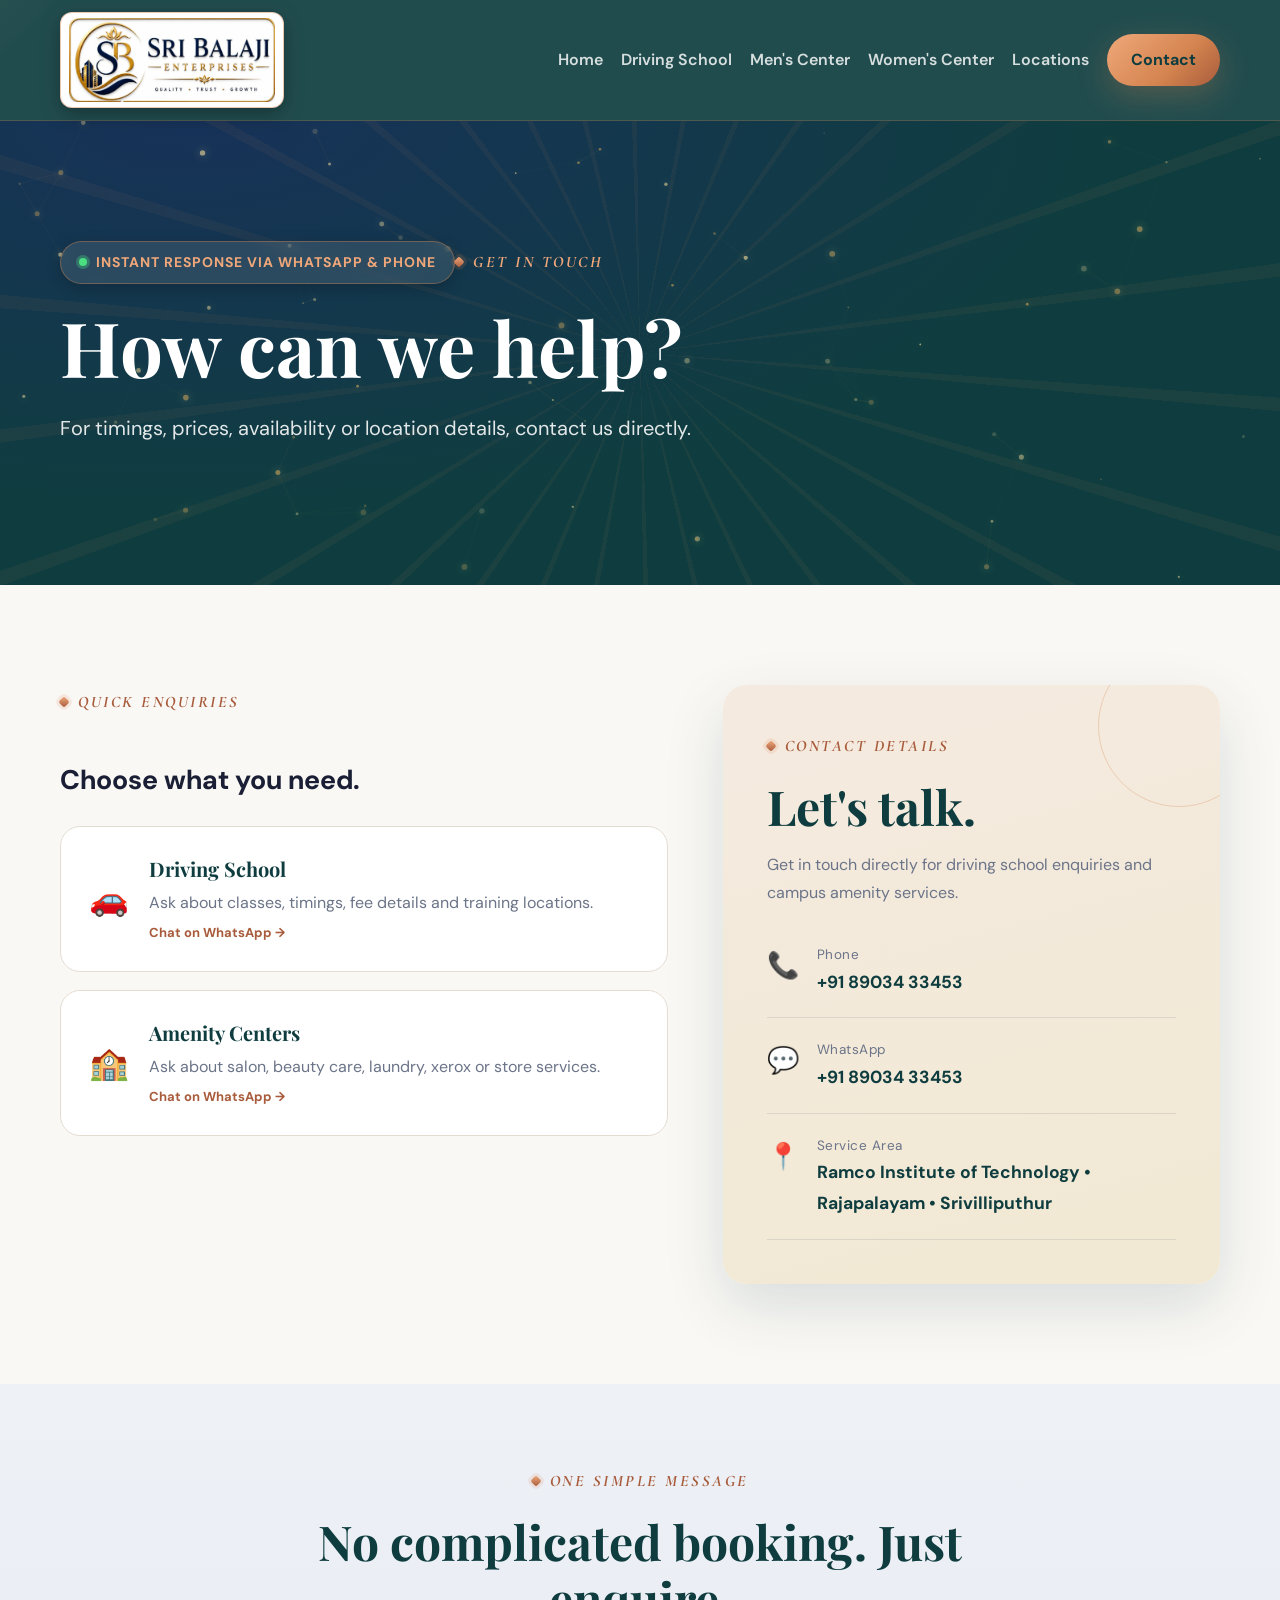
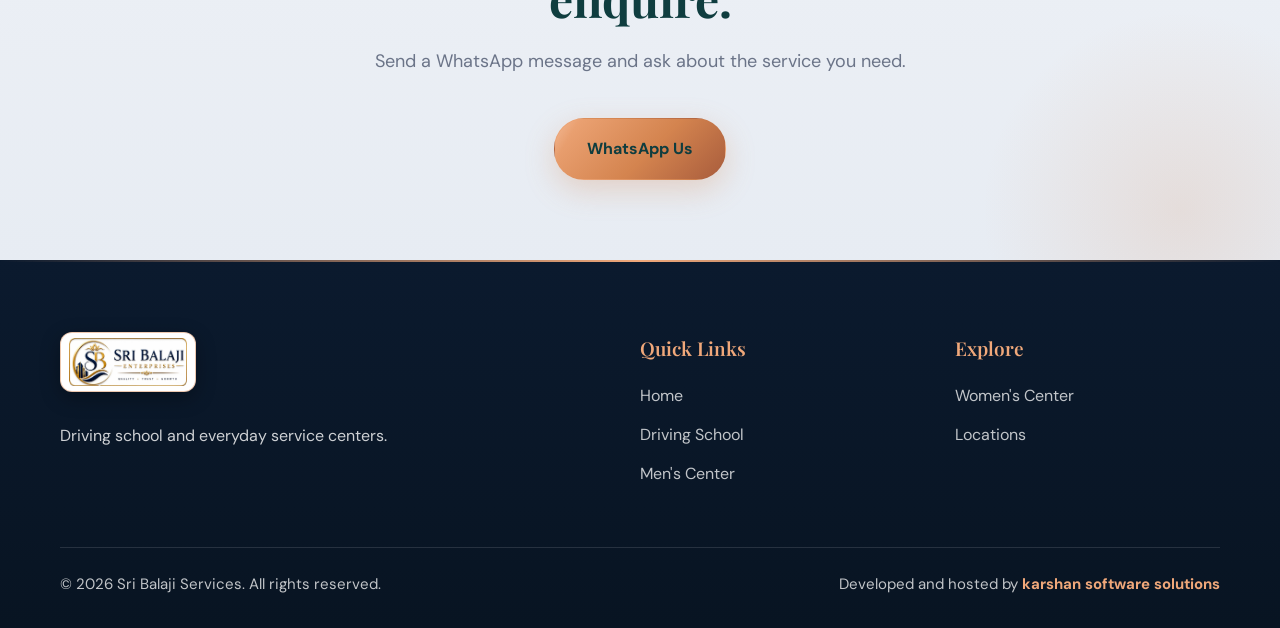
==== commit afd3b50c: "Make header logo noticeably larger and fully visible, add favicon to all pages" ====
--- a/contact.html
+++ b/contact.html
@@ -1,5 +1,5 @@
 <!DOCTYPE html>
-<html lang="en"><head><meta charset="UTF-8"><meta name="viewport" content="width=device-width, initial-scale=1.0"><title>Contact | Sri Balaji</title><link rel="stylesheet" href="css/style.css"></head>
+<html lang="en"><head><meta charset="UTF-8"><meta name="viewport" content="width=device-width, initial-scale=1.0"><title>Contact | Sri Balaji</title><link rel="icon" type="image/jpeg" href="images/logo.jpg"><link rel="apple-touch-icon" href="images/logo.jpg"><link rel="stylesheet" href="css/style.css"></head>
 <body>
 <header class="site-header"><div class="container nav-wrap"><a class="brand" href="index.html"><img src="images/logo.jpg" alt="Sri Balaji Enterprises Logo" class="brand-logo"></a><button class="menu-toggle">☰</button><nav class="nav"><a href="index.html">Home</a><a href="driving-school.html">Driving School</a><a href="mens-amenity.html">Men's Center</a><a href="womens-amenity.html">Women's Center</a><a href="locations.html">Locations</a><a class="active nav-cta" href="contact.html">Contact</a></nav></div></header>
 <main>
--- a/css/style.css
+++ b/css/style.css
@@ -80,14 +80,14 @@
 .hero .eyebrow,.page-hero .eyebrow{color:var(--gold-light)}
 
 /* ============ Header ============ */
-.site-header{position:sticky;top:0;z-index:30;background:rgba(15,61,63,.88);backdrop-filter:blur(16px);border-bottom:1px solid rgba(212,132,79,.22);transition:all 0.35s var(--ease)}
-.site-header.scrolled{background:rgba(8,18,36,.96);box-shadow:0 10px 30px rgba(0,0,0,.35)}
-.nav-wrap{min-height:92px;display:flex;align-items:center;justify-content:space-between;gap:25px}
-.brand{display:flex;align-items:center;gap:12px;transition:transform 0.3s var(--ease)}
+.site-header{position:sticky;top:0;z-index:30;background:rgba(15,61,63,.92);backdrop-filter:blur(18px);border-bottom:1px solid rgba(212,132,79,.25);transition:all 0.35s var(--ease)}
+.site-header.scrolled{background:rgba(8,18,36,.97);box-shadow:0 12px 35px rgba(0,0,0,.4)}
+.nav-wrap{min-height:120px;display:flex;align-items:center;justify-content:space-between;gap:25px;padding:10px 0}
+.brand{display:inline-flex;align-items:center;gap:14px;transition:transform 0.3s var(--ease);flex-shrink:0;overflow:visible}
 .brand:hover{transform:scale(1.03)}
-.brand-logo{height:64px;width:auto;max-width:220px;object-fit:contain;border-radius:8px;background:#fff;padding:2px;border:1px solid rgba(212,132,79,.4);box-shadow:0 4px 14px rgba(0,0,0,.25);transition:transform .35s var(--ease-spring),box-shadow .35s}
-.brand:hover .brand-logo{transform:scale(1.04);box-shadow:0 6px 22px rgba(212,132,79,.45)}
-.footer .brand-logo{height:54px;max-width:210px;margin-bottom:12px}
+.brand-logo{height:96px;width:auto;max-width:360px;object-fit:contain;border-radius:12px;background:#fff;padding:5px 8px;border:1.5px solid rgba(212,132,79,.45);box-shadow:0 6px 20px rgba(0,0,0,.3);transition:transform .35s var(--ease-spring),box-shadow .35s;display:block}
+.brand:hover .brand-logo{transform:scale(1.04);box-shadow:0 8px 26px rgba(212,132,79,.5)}
+.footer .brand-logo{height:60px;max-width:230px;margin-bottom:14px}
 .brand>span{position:relative;display:grid;place-items:center;width:48px;height:48px;border-radius:50%;background:radial-gradient(circle at 35% 30%,var(--navy-3),var(--navy));color:var(--gold-light);font-weight:700;font-family:'Playfair Display',serif;font-size:16px;letter-spacing:.5px;border:1px solid rgba(212,132,79,.5);transition:box-shadow 0.4s}
 .brand:hover>span{box-shadow:0 0 20px rgba(212,132,79,.6)}
 .brand>span::before{content:"";position:absolute;inset:-5px;border-radius:50%;border:1px solid rgba(212,132,79,.55);border-top-color:transparent;border-left-color:transparent;animation:crest-spin 7s linear infinite}
@@ -104,8 +104,8 @@
 .nav-cta{background:linear-gradient(135deg,var(--gold-light),var(--gold) 60%,var(--gold-deep))!important;color:var(--navy)!important;padding:12px 24px!important;border-radius:30px!important;box-shadow:var(--shadow-gold);transition:transform .3s var(--ease-spring),box-shadow .3s!important;font-size:16px!important;font-weight:700}
 .nav-cta:hover{transform:translateY(-3px) scale(1.04)!important;box-shadow:0 16px 36px rgba(212,132,79,.5)!important}
 .nav-cta::after{display:none}
-.menu-toggle{display:none;border:0;background:none;font-size:28px;color:var(--gold-light);cursor:pointer;transition:transform 0.3s var(--ease)}
-.menu-toggle:hover{transform:scale(1.15)}
+.menu-toggle{display:none;border:1.5px solid rgba(212,132,79,.4);background:rgba(255,255,255,.08);width:54px;height:54px;border-radius:12px;font-size:36px;font-weight:bold;line-height:1;color:var(--gold-light);cursor:pointer;display:none;place-items:center;transition:all 0.3s var(--ease);box-shadow:0 4px 14px rgba(0,0,0,.25)}
+.menu-toggle:hover{transform:scale(1.08);background:rgba(212,132,79,.2);border-color:var(--gold-light);box-shadow:0 6px 18px rgba(212,132,79,.35)}
 
 /* ============ Buttons ============ */
 .btn{position:relative;display:inline-flex;justify-content:center;align-items:center;padding:16px 32px;border-radius:30px;font-weight:700;font-size:16px;border:1px solid transparent;overflow:hidden;transition:transform .35s var(--ease-spring),box-shadow .35s var(--ease);isolation:isolate}
@@ -342,14 +342,14 @@
 /* Large Phones & Tablets (481px - 768px) */
 @media(max-width:768px){
   html{font-size:17px}
-  body{font-size:17px}
-  .menu-toggle{display:block;font-size:28px;padding:6px 10px}
-  .nav-wrap{min-height:74px;gap:15px}
-  .brand-logo{height:48px;max-width:170px}
+  .menu-toggle{display:grid;place-items:center;font-size:38px;width:56px;height:56px;flex:0 0 auto}
+  .nav-wrap{min-height:106px;gap:15px;padding:8px 0}
+  .brand{overflow:visible;flex:0 1 auto}
+  .brand-logo{height:84px;max-width:min(75vw, 320px);border-radius:11px;padding:4px 6px}
   .brand strong{font-size:18px}
   .brand small{font-size:11px}
   
-  .nav{display:flex;max-height:0;overflow:hidden;position:absolute;top:74px;left:0;right:0;background:rgba(15,61,63,.98);border-bottom:1px solid rgba(212,132,79,.3);padding:0;flex-direction:column;align-items:stretch;gap:0;box-shadow:0 15px 30px rgba(0,0,0,.35);transition:max-height .4s var(--ease),padding .4s var(--ease);z-index:999}
+  .nav{display:flex;max-height:0;overflow:hidden;position:absolute;top:106px;left:0;right:0;background:rgba(15,61,63,.98);border-bottom:1px solid rgba(212,132,79,.3);padding:0;flex-direction:column;align-items:stretch;gap:0;box-shadow:0 15px 30px rgba(0,0,0,.35);transition:max-height .4s var(--ease),padding .4s var(--ease);z-index:999}
   .nav.open{max-height:540px;padding:14px 0}
   .nav a{padding:16px 6%;border-bottom:1px solid rgba(212,132,79,.12);font-size:17px;color:rgba(255,255,255,.92);font-weight:600}
   .nav a:last-child{border-bottom:none}
@@ -463,13 +463,14 @@
   body{font-size:18px}
   .container{width:min(92%, 100% - 24px);margin:auto}
   
-  .nav-wrap{min-height:68px;gap:10px}
-  .menu-toggle{font-size:26px;padding:6px}
-  .brand-logo{height:44px;max-width:155px}
+  .nav-wrap{min-height:96px;gap:12px;padding:6px 0}
+  .brand{overflow:visible;flex:0 1 auto}
+  .menu-toggle{display:grid;place-items:center;font-size:36px;width:52px;height:52px;flex:0 0 auto}
+  .brand-logo{height:74px;max-width:min(72vw, 280px);border-radius:10px;padding:4px}
   .brand strong{font-size:18px}
   .brand small{font-size:11.5px}
   
-  .nav{top:68px}
+  .nav{top:96px}
   .nav a{padding:15px 6%;font-size:18px}
   .nav-cta{margin:12px 4% 14px;padding:14px 20px!important;font-size:18px!important}
   
@@ -1011,12 +1012,14 @@
 
   .brand {
     min-width: 0;
-    flex: 1 1 auto;
-    overflow: hidden;
+    flex: 0 1 auto;
+    overflow: visible;
   }
 
   .brand-logo {
     flex: 0 0 auto;
+    height: 84px;
+    max-width: min(75vw, 320px);
   }
 
   .brand strong {
@@ -1031,10 +1034,11 @@
 
   .menu-toggle {
     flex: 0 0 auto;
-    width: 48px;
-    height: 48px;
+    width: 56px;
+    height: 56px;
     display: grid;
     place-items: center;
+    font-size: 38px;
     padding: 0;
     margin: 0;
   }
@@ -1187,16 +1191,20 @@
   }
 
   .nav-wrap {
-    min-height: 68px;
+    min-height: 96px;
   }
 
   .brand {
-    gap: 8px;
+    gap: 12px;
+    overflow: visible;
+    flex: 0 1 auto;
   }
 
   .brand-logo {
-    height: 36px;
-    max-width: min(42vw, 135px);
+    height: 74px;
+    max-width: min(72vw, 280px);
+    border-radius: 10px;
+    padding: 4px;
   }
 
   .brand strong {
